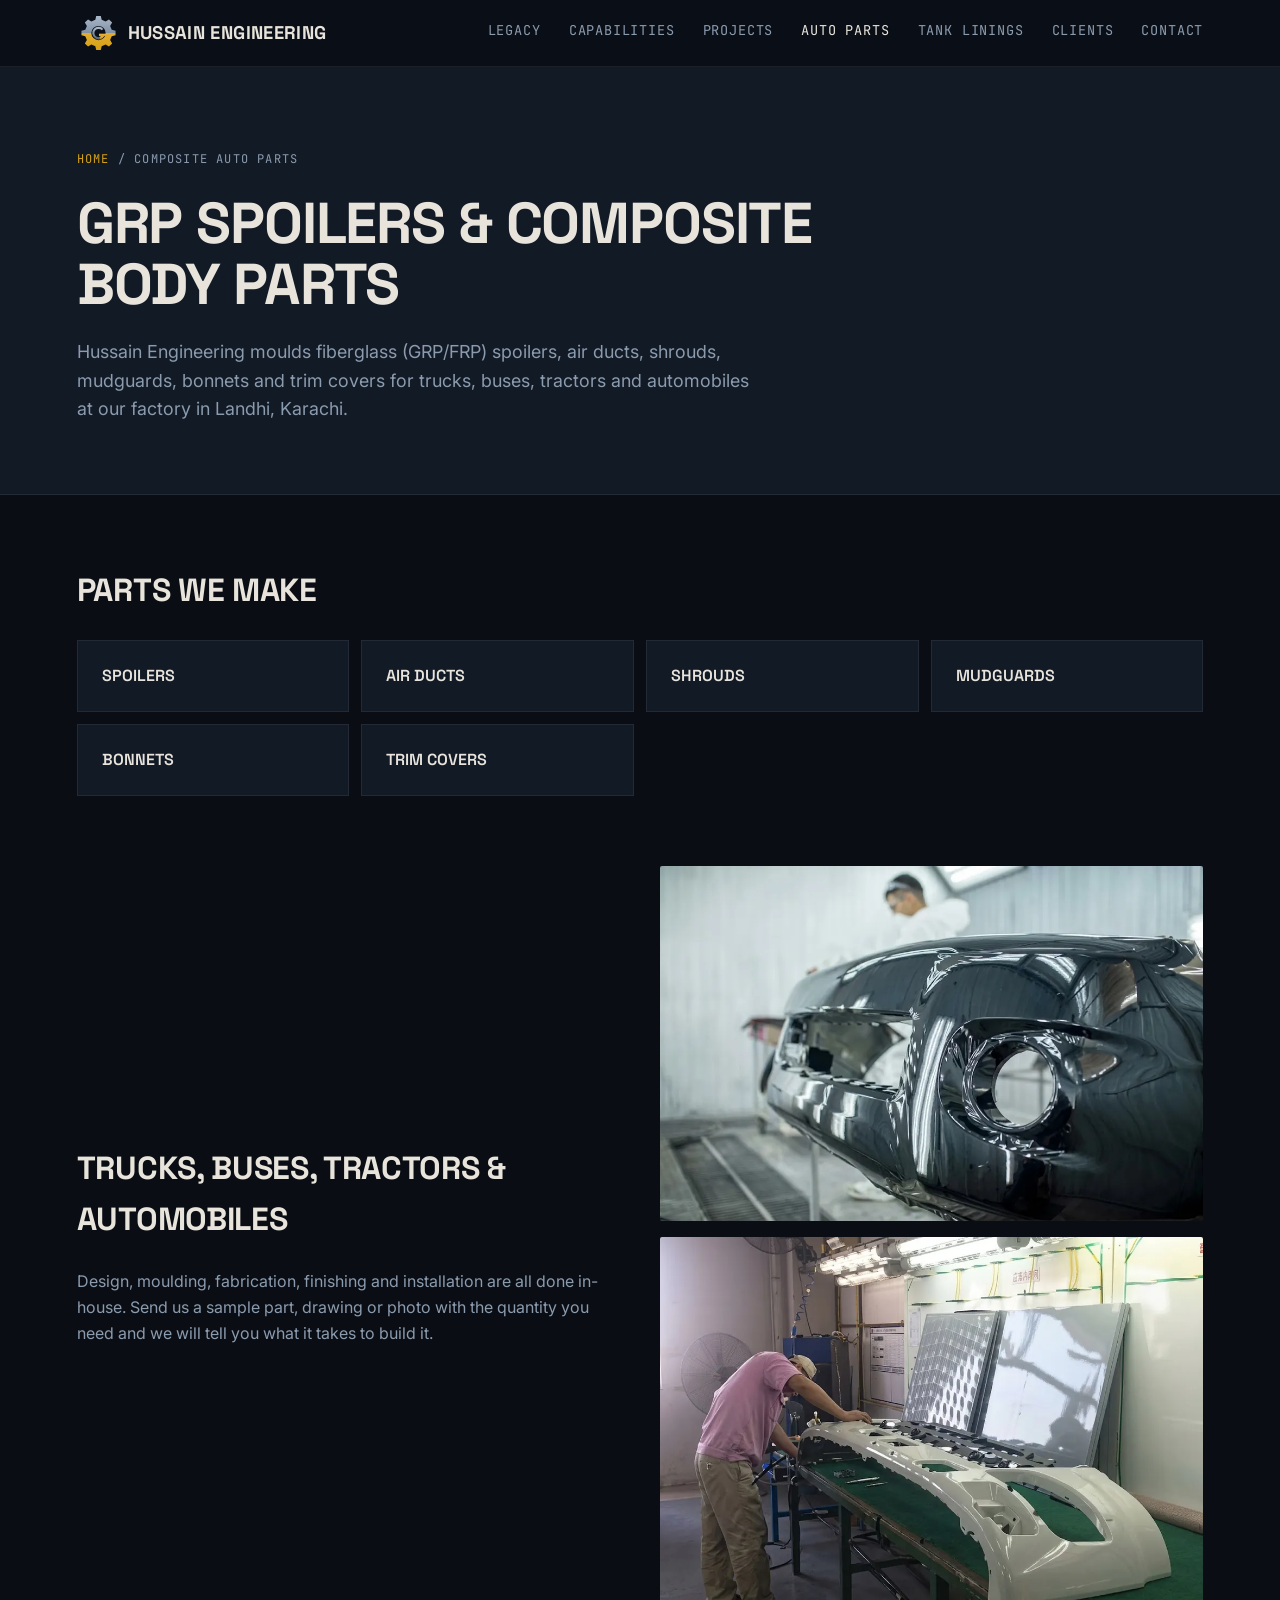
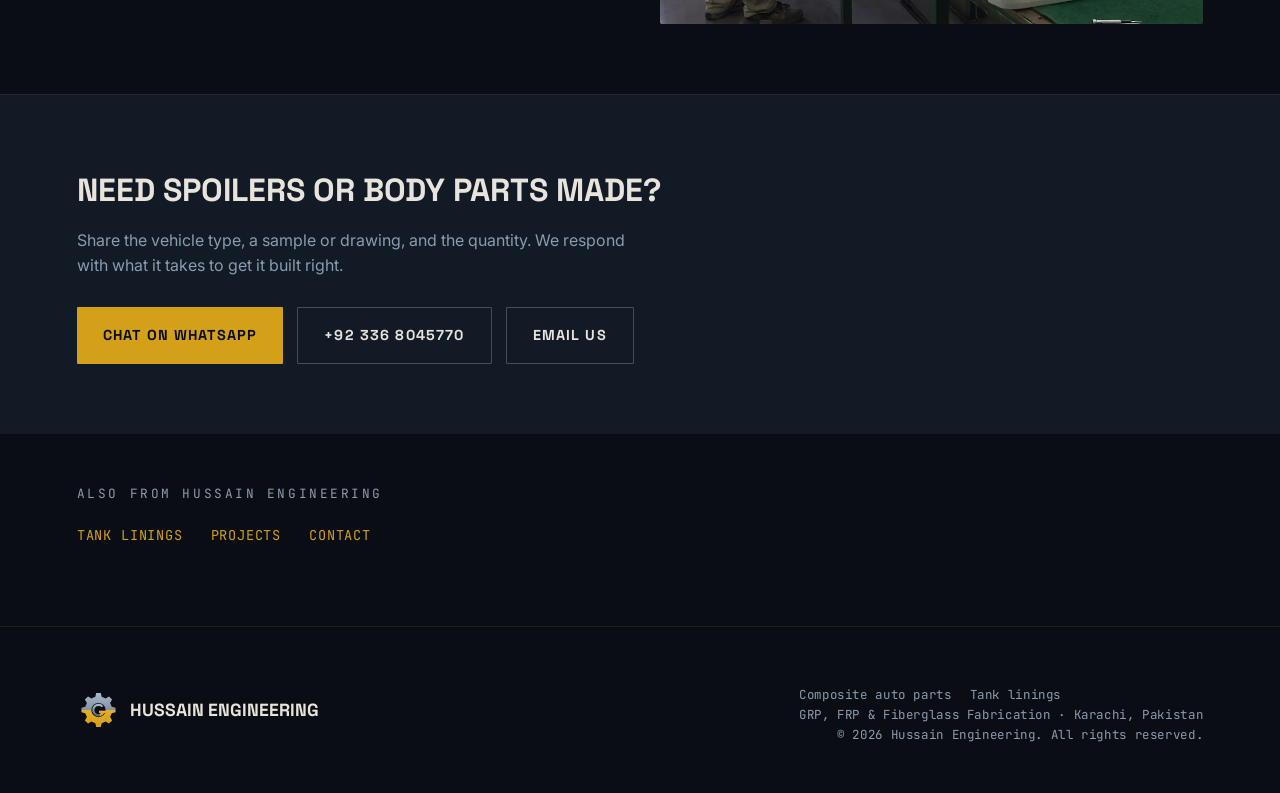
==== automotive-spoilers-body-parts.html @ 1462bd2e "SEO and performance fixes from the audit brief SEO: meta description, canonical, Open Graph/Twitter," ====
<!DOCTYPE html>
<html lang="en">
<head>
<meta charset="UTF-8">
<meta name="viewport" content="width=device-width, initial-scale=1.0">
<title>GRP Spoilers &amp; Composite Auto Parts Karachi | Hussain Engineering</title>
<meta name="description" content="Fiberglass (GRP/FRP) spoilers, air ducts, shrouds, mudguards, bonnets and trim covers for trucks, buses, tractors and automobiles. Made in Karachi by Hussain Engineering.">
<link rel="canonical" href="https://hussain-engineering.vercel.app/automotive-spoilers-body-parts">
<meta name="theme-color" content="#0a0e14">
<meta name="color-scheme" content="dark">
<meta property="og:type" content="website">
<meta property="og:site_name" content="Hussain Engineering">
<meta property="og:title" content="GRP Spoilers &amp; Composite Auto Parts Karachi | Hussain Engineering">
<meta property="og:description" content="Fiberglass (GRP/FRP) spoilers, air ducts, shrouds, mudguards, bonnets and trim covers for trucks, buses, tractors and automobiles. Made in Karachi by Hussain Engineering.">
<meta property="og:url" content="https://hussain-engineering.vercel.app/automotive-spoilers-body-parts">
<meta property="og:image" content="https://hussain-engineering.vercel.app/og-image.jpg">
<meta property="og:image:width" content="1200">
<meta property="og:image:height" content="630">
<meta property="og:locale" content="en_PK">
<meta name="twitter:card" content="summary_large_image">
<link rel="icon" href="/favicon.ico" sizes="48x48">
<link rel="icon" type="image/svg+xml" href="/logos/logo-mark.svg">
<link rel="apple-touch-icon" href="/apple-touch-icon.png">
<link rel="manifest" href="/site.webmanifest">
<link rel="preconnect" href="https://fonts.googleapis.com">
<link rel="preconnect" href="https://fonts.gstatic.com" crossorigin>
<link href="https://fonts.googleapis.com/css2?family=Space+Grotesk:wght@500;600;700&family=Inter:wght@400;500&family=JetBrains+Mono:wght@400&display=swap" rel="stylesheet">
<link rel="stylesheet" href="/subpage.css">
<script type="application/ld+json">
{
  "@context": "https://schema.org",
  "@type": "BreadcrumbList",
  "itemListElement": [
    {
      "@type": "ListItem",
      "position": 1,
      "name": "Home",
      "item": "https://hussain-engineering.vercel.app/"
    },
    {
      "@type": "ListItem",
      "position": 2,
      "name": "Composite auto parts",
      "item": "https://hussain-engineering.vercel.app/automotive-spoilers-body-parts"
    }
  ]
}
</script>
</head>
<body>
<a class="skip-link" href="#main">Skip to content</a>

<nav class="navbar scrolled" id="navbar">
  <a href="/" class="nav-logo"><img src="/logos/logo-mark.svg" alt="" class="logo-mark" width="43" height="38">HUSSAIN ENGINEERING</a>
  <button class="nav-toggle" id="navToggle" aria-label="Toggle menu" aria-expanded="false" aria-controls="navLinks"><span></span><span></span><span></span></button>
  <div class="nav-links" id="navLinks">
    <a href="/#about">Legacy</a>
    <a href="/#capabilities">Capabilities</a>
    <a href="/#projects">Projects</a>
    <a href="/automotive-spoilers-body-parts" class="current" aria-current="page">Auto Parts</a>
    <a href="/tank-linings">Tank Linings</a>
    <a href="/#clients">Clients</a>
    <a href="/#contact">Contact</a>
  </div>
</nav>

<main id="main">
  <header class="sub-hero">
    <div class="container">
      <div class="crumbs"><a href="/">Home</a> / Composite auto parts</div>
      <h1>GRP spoilers &amp; composite body parts</h1>
      <p class="lead">Hussain Engineering moulds fiberglass (GRP/FRP) spoilers, air ducts, shrouds, mudguards, bonnets and trim covers for trucks, buses, tractors and automobiles at our factory in Landhi, Karachi.</p>
    </div>
  </header>

  <section class="sub-section">
    <div class="container">
      <h2>Parts we make</h2>
      <ul class="parts">
        <li>Spoilers</li>
        <li>Air ducts</li>
        <li>Shrouds</li>
        <li>Mudguards</li>
        <li>Bonnets</li>
        <li>Trim covers</li>
      </ul>
    </div>
  </section>

  <section class="sub-section" style="padding-top:0">
    <div class="container sub-grid">
      <div>
        <h2>Trucks, buses, tractors &amp; automobiles</h2>
        <p>Design, moulding, fabrication, finishing and installation are all done in-house. Send us a sample part, drawing or photo with the quantity you need and we will tell you what it takes to build it.</p>
      </div>
      <div>
      <img class="sub-photo" src="/capabilities/composite-auto-parts.webp" alt="Composite automotive bumper panel being finished in a spray booth" width="1000" height="654" loading="lazy" decoding="async">
      <div style="height:16px"></div>
      <img class="sub-photo" src="/capabilities/custom-fabrication.webp" alt="Worker finishing a moulded composite panel on a fabrication bench" width="1000" height="712" loading="lazy" decoding="async">
      </div>
    </div>
  </section>

  <!-- OWNER TO CONFIRM before adding more here: vehicle makes/models, quantities, lead times, finishing and painting options, past automotive clients to name. -->

  <section class="cta">
    <div class="container">
      <h2>Need spoilers or body parts made?</h2>
      <p>Share the vehicle type, a sample or drawing, and the quantity. We respond with what it takes to get it built right.</p>
      <div class="cta-actions">
        <a class="btn" href="https://wa.me/923368045770?text=Hello%2C%20I%20would%20like%20a%20quote%20for%20GRP%20spoilers%20%2F%20auto%20parts." target="_blank" rel="noopener">Chat on WhatsApp</a>
        <a class="btn-outline" href="tel:+923368045770">+92 336 8045770</a>
        <a class="btn-outline" href="mailto:hussainengineering.sales@gmail.com">Email us</a>
      </div>
    </div>
  </section>

  <section class="related">
    <div class="container">
      <h2>Also from Hussain Engineering</h2>
      <a href="/tank-linings">Tank linings</a>
    <a href="/#projects">Projects</a>
    <a href="/#contact">Contact</a>
    </div>
  </section>
</main>

<footer>
  <div class="container">
    <div class="footer-grid">
      <div class="footer-logo"><img src="/logos/logo-mark.svg" alt="" class="logo-mark" width="43" height="38">HUSSAIN ENGINEERING</div>
      <div class="footer-meta">
        <div class="footer-links"><a href="/automotive-spoilers-body-parts">Composite auto parts</a><a href="/tank-linings">Tank linings</a></div>
        GRP, FRP &amp; Fiberglass Fabrication · Karachi, Pakistan<br>
        © 2026 Hussain Engineering. All rights reserved.
      </div>
    </div>
  </div>
</footer>

<script>
const navToggle = document.getElementById('navToggle');
const navLinks = document.getElementById('navLinks');
function setNav(open) {
  navToggle.classList.toggle('open', open);
  navLinks.classList.toggle('open', open);
  navToggle.setAttribute('aria-expanded', String(open));
}
navToggle.addEventListener('click', () => setNav(!navLinks.classList.contains('open')));
navLinks.querySelectorAll('a').forEach(a => a.addEventListener('click', () => setNav(false)));
document.addEventListener('keydown', e => { if (e.key === 'Escape') setNav(false); });
</script>
</body>
</html>
---- subpage.css ----
:root{
  --navy:#0a0e14;
  --panel:#121a26;
  --surface:#1c2838;
  --surface-2:#24344a;
  --amber:#d4a017;
  --amber-bright:#f5b942;
  --off-white:#e8e4dc;
  --steel:#5a6b7d;
  --steel-light:#8b9bae;
  --line: rgba(232,228,220,0.08);
  --display: 'Space Grotesk', sans-serif;
  --body: 'Inter', sans-serif;
  --mono: 'JetBrains Mono', monospace;
}

*{margin:0;padding:0;box-sizing:border-box;}
html{scroll-behavior:smooth;}
body{
  background:var(--navy);
  color:var(--off-white);
  font-family:var(--body);
  overflow-x:hidden;
  line-height:1.6;
}

::selection{background:var(--amber);color:var(--navy);}

a{color:inherit;text-decoration:none;}
img{display:block;max-width:100%;}

.container{
  max-width:1280px;
  margin:0 auto;
  padding:0 6vw;
}

@media(max-width:768px){
  .container{padding:0 24px;}
}

.skip-link{
  position:fixed;left:16px;top:-60px;z-index:2000;
  background:var(--amber);color:var(--navy);
  padding:10px 16px;font-family:var(--mono);font-size:0.8rem;
  letter-spacing:0.06em;text-transform:uppercase;
  transition:top 0.2s ease;
}
.skip-link:focus{top:16px;}

/* Reduced motion */
@media (prefers-reduced-motion: reduce){
  html{scroll-behavior:auto;}
  *,*::before,*::after{transition-duration:0.01ms !important;}
  .clients-block,.scroll-indicator .line-track::after{animation:none !important;}
  .scroll-indicator .line-track::after{display:none;}
  .reveal{opacity:1 !important;transform:none !important;}
  .hero h1 .line span{transform:none !important;}
  .clients-block{width:auto;flex-wrap:wrap;justify-content:center;row-gap:16px;}
  .clients-block [aria-hidden="true"]{display:none;}
}

/* ============ NAV ============ */
.navbar{
  position:fixed;
  top:0;left:0;right:0;
  z-index:1000;
  display:flex;
  align-items:center;
  justify-content:space-between;
  padding:24px 6vw;
  mix-blend-mode:normal;
  transition:background 0.4s ease, padding 0.4s ease, border-color 0.4s ease;
  border-bottom:1px solid transparent;
}
.navbar.scrolled{
  background:rgba(10,14,20,0.85);
  backdrop-filter:blur(12px);
  padding:14px 6vw;
  border-bottom:1px solid var(--line);
}
.nav-logo{
  white-space:nowrap;
  font-family:var(--display);
  font-weight:700;
  font-size:1.15rem;
  letter-spacing:0.02em;
  display:flex;
  align-items:baseline;
  gap:8px;
}
.logo-mark{height:38px;width:auto;display:block;}
.nav-logo{align-items:center;}
.nav-links{
  display:flex;
  gap:clamp(18px,2.2vw,36px);
  font-size:0.85rem;
  font-family:var(--mono);
  letter-spacing:0.06em;
  text-transform:uppercase;
}
.nav-links a{
  white-space:nowrap;
  position:relative;
  color:var(--steel-light);
  transition:color 0.3s ease;
  padding-bottom:4px;
}
.nav-links a::after{
  content:'';
  position:absolute;
  left:0;bottom:0;
  width:0;height:1px;
  background:var(--amber);
  transition:width 0.35s ease;
}
.nav-links a:hover{color:var(--off-white);}
.nav-links a:hover::after{width:100%;}
.nav-toggle{
  display:none;
  flex-direction:column;
  gap:5px;
  cursor:pointer;
  background:none;
  border:none;
  padding:8px;
  z-index:1001;
}
.nav-toggle span{
  display:block;
  width:24px;height:2px;
  background:var(--off-white);
  transition:all 0.3s ease;
}
@media(max-width:1180px){
  .nav-links{
    position:fixed;
    top:0;right:0;
    height:100vh;
    height:100dvh;
    width:min(320px,80vw);
    background:var(--panel);
    flex-direction:column;
    justify-content:center;
    align-items:flex-start;
    gap:28px;
    padding:0 48px;
    transform:translateX(100%);
    visibility:hidden;
    transition:transform 0.5s cubic-bezier(.77,0,.18,1), visibility 0s 0.5s;
    border-left:1px solid var(--line);
  }
  .nav-links.open{transform:translateX(0);visibility:visible;transition:transform 0.5s cubic-bezier(.77,0,.18,1), visibility 0s;}
  .nav-toggle{display:flex;}
  .nav-toggle.open span:nth-child(1){transform:translateY(7px) rotate(45deg);}
  .nav-toggle.open span:nth-child(2){opacity:0;}
  .nav-toggle.open span:nth-child(3){transform:translateY(-7px) rotate(-45deg);}
}

/* ============ FOOTER ============ */
footer{
  background:var(--navy);
  border-top:1px solid var(--line);
  padding:48px 0;
}
.footer-grid{
  display:flex;
  justify-content:space-between;
  align-items:center;
  flex-wrap:wrap;
  gap:24px;
}
.footer-logo{
  font-family:var(--display);
  font-weight:700;
  font-size:1.1rem;
  text-transform:uppercase;
  display:flex;
  align-items:center;
  gap:10px;
}
.footer-links{display:flex;gap:18px;flex-wrap:wrap;margin-top:10px;}
.footer-meta{
  font-family:var(--mono);
  font-size:0.78rem;
  color:var(--steel-light);
  letter-spacing:0.05em;
  text-align:right;
}
.footer-meta a{color:var(--steel-light);transition:color 0.3s ease;}
.footer-meta a:hover{color:var(--amber);}


/* ============ SUBPAGES ============ */
.nav-links a.current{color:var(--off-white);}
.sub-hero{padding:150px 0 70px;background:var(--panel);border-bottom:1px solid var(--line);}
.crumbs{font-family:var(--mono);font-size:0.75rem;letter-spacing:0.1em;text-transform:uppercase;color:var(--steel-light);margin-bottom:24px;}
.crumbs a{color:var(--amber);}
.sub-hero h1{font-family:var(--display);font-weight:700;font-size:clamp(2rem,5vw,3.6rem);line-height:1.05;text-transform:uppercase;letter-spacing:-0.02em;max-width:20ch;}
.sub-hero .lead{margin-top:24px;max-width:62ch;color:var(--steel-light);font-size:clamp(1rem,1.4vw,1.2rem);}
.sub-section{padding:70px 0;}
.sub-section h2{font-family:var(--display);font-weight:700;font-size:clamp(1.4rem,3vw,2rem);text-transform:uppercase;margin-bottom:24px;letter-spacing:-0.01em;}
.sub-section p{color:var(--steel-light);max-width:62ch;}
.parts{display:grid;grid-template-columns:repeat(auto-fit,minmax(220px,1fr));gap:12px;list-style:none;}
.parts li{border:1px solid var(--line);background:var(--panel);padding:22px 24px;font-family:var(--display);font-weight:600;text-transform:uppercase;font-size:1rem;}
.sub-grid{display:grid;grid-template-columns:1fr 1fr;gap:40px;align-items:center;}
.sub-grid img,.sub-photo{width:100%;height:auto;border-radius:2px;}
.cta{background:var(--panel);padding:70px 0;border-top:1px solid var(--line);}
.cta h2{font-family:var(--display);font-weight:700;font-size:clamp(1.4rem,3vw,2rem);text-transform:uppercase;}
.cta p{margin-top:12px;color:var(--steel-light);max-width:56ch;}
.cta-actions{display:flex;gap:14px;flex-wrap:wrap;margin-top:28px;}
.btn,.btn-outline{display:inline-flex;align-items:center;gap:10px;padding:16px 26px;font-family:var(--display);font-weight:700;font-size:0.9rem;text-transform:uppercase;letter-spacing:0.08em;border-radius:1px;transition:background 0.3s ease,border-color 0.3s ease,color 0.3s ease;}
.btn{background:var(--amber);color:var(--navy);}
.btn:hover,.btn:focus-visible{background:var(--amber-bright);}
.btn-outline{border:1px solid rgba(232,228,220,0.25);color:var(--off-white);}
.btn-outline:hover,.btn-outline:focus-visible{border-color:var(--amber);color:var(--amber);}
.related{padding:50px 0 70px;}
.related h2{font-family:var(--mono);font-size:0.8rem;letter-spacing:0.2em;text-transform:uppercase;color:var(--steel-light);margin-bottom:18px;font-weight:400;}
.related a{display:inline-block;margin-right:24px;margin-bottom:8px;color:var(--amber);border-bottom:1px solid transparent;font-family:var(--mono);font-size:0.85rem;letter-spacing:0.06em;text-transform:uppercase;}
.related a:hover,.related a:focus-visible{border-color:var(--amber);}
@media(max-width:800px){.sub-grid{grid-template-columns:1fr;}.sub-hero{padding-top:120px;}}
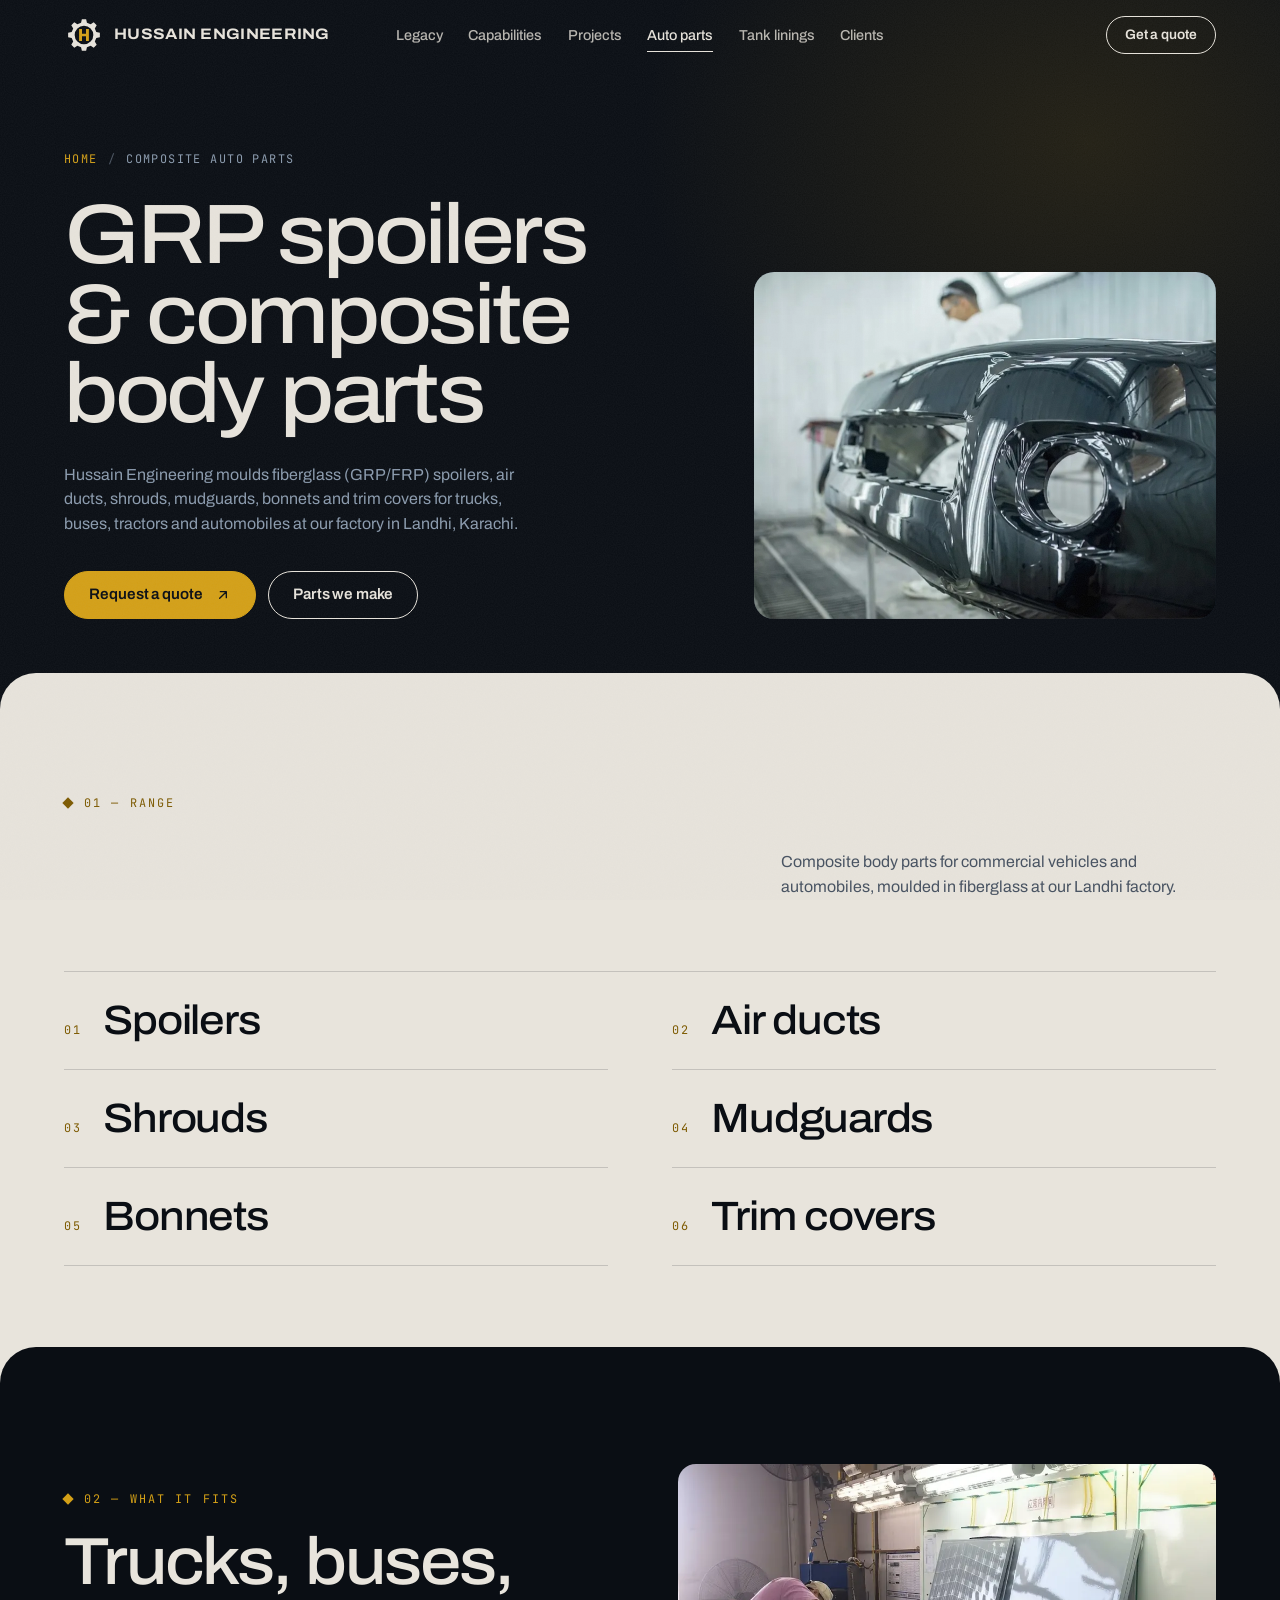
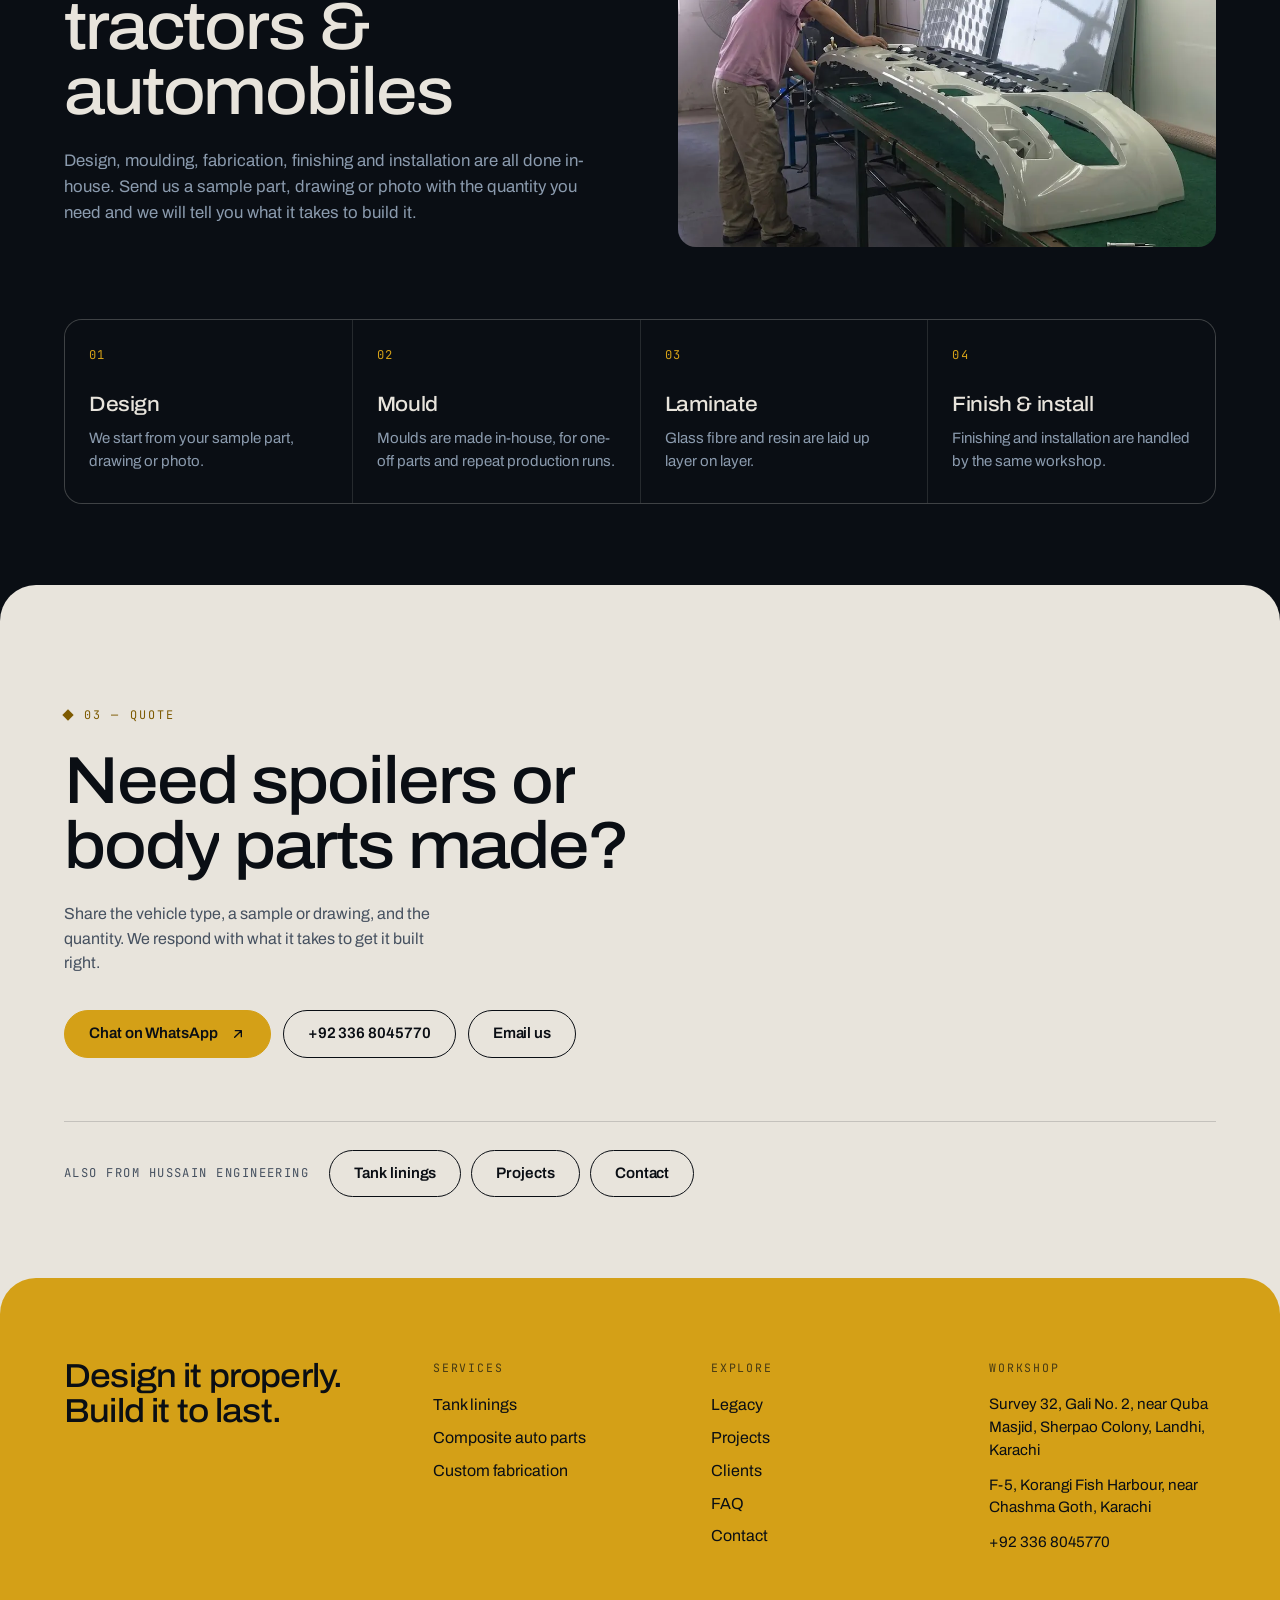
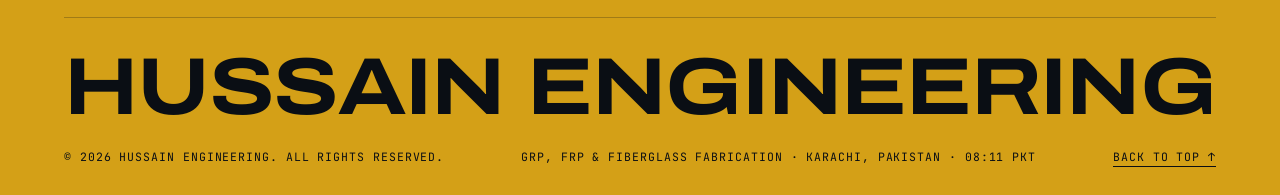
==== commit 19b5b346: "feat: immersive site revamp with scroll-driven build story and SEO pass Design - New editorial syste" ====
--- a/automotive-spoilers-body-parts.html
+++ b/automotive-spoilers-body-parts.html
@@ -3,45 +3,81 @@
 <head>
 <meta charset="UTF-8">
 <meta name="viewport" content="width=device-width, initial-scale=1.0">
+<script>(function(c){c.add('js');if(!matchMedia('(prefers-reduced-motion: reduce)').matches)c.add('motion')})(document.documentElement.classList)</script>
 <title>GRP Spoilers &amp; Composite Auto Parts Karachi | Hussain Engineering</title>
-<meta name="description" content="Fiberglass (GRP/FRP) spoilers, air ducts, shrouds, mudguards, bonnets and trim covers for trucks, buses, tractors and automobiles. Made in Karachi by Hussain Engineering.">
+<meta name="description" content="Fiberglass (GRP/FRP) spoilers, air ducts, shrouds, mudguards, bonnets and trim covers for trucks, buses, tractors and automobiles. Made in Karachi.">
+<meta name="robots" content="index, follow, max-image-preview:large, max-snippet:-1">
 <link rel="canonical" href="https://hussain-engineering.vercel.app/automotive-spoilers-body-parts">
 <meta name="theme-color" content="#0a0e14">
 <meta name="color-scheme" content="dark">
 <meta property="og:type" content="website">
 <meta property="og:site_name" content="Hussain Engineering">
 <meta property="og:title" content="GRP Spoilers &amp; Composite Auto Parts Karachi | Hussain Engineering">
-<meta property="og:description" content="Fiberglass (GRP/FRP) spoilers, air ducts, shrouds, mudguards, bonnets and trim covers for trucks, buses, tractors and automobiles. Made in Karachi by Hussain Engineering.">
+<meta property="og:description" content="Fiberglass (GRP/FRP) spoilers, air ducts, shrouds, mudguards, bonnets and trim covers for trucks, buses, tractors and automobiles. Made in Karachi.">
 <meta property="og:url" content="https://hussain-engineering.vercel.app/automotive-spoilers-body-parts">
 <meta property="og:image" content="https://hussain-engineering.vercel.app/og-image.jpg">
 <meta property="og:image:width" content="1200">
 <meta property="og:image:height" content="630">
+<meta property="og:image:alt" content="Hussain Engineering: GRP, FRP and fiberglass fabrication in Karachi">
 <meta property="og:locale" content="en_PK">
 <meta name="twitter:card" content="summary_large_image">
+<meta name="twitter:title" content="GRP Spoilers &amp; Composite Auto Parts Karachi | Hussain Engineering">
+<meta name="twitter:description" content="Fiberglass (GRP/FRP) spoilers, air ducts, shrouds, mudguards, bonnets and trim covers, made in Karachi.">
+<meta name="twitter:image" content="https://hussain-engineering.vercel.app/og-image.jpg">
 <link rel="icon" href="/favicon.ico" sizes="48x48">
 <link rel="icon" type="image/svg+xml" href="/logos/logo-mark.svg">
 <link rel="apple-touch-icon" href="/apple-touch-icon.png">
 <link rel="manifest" href="/site.webmanifest">
 <link rel="preconnect" href="https://fonts.googleapis.com">
 <link rel="preconnect" href="https://fonts.gstatic.com" crossorigin>
-<link href="https://fonts.googleapis.com/css2?family=Space+Grotesk:wght@500;600;700&family=Inter:wght@400;500&family=JetBrains+Mono:wght@400&display=swap" rel="stylesheet">
-<link rel="stylesheet" href="/subpage.css">
+<link href="https://fonts.googleapis.com/css2?family=Archivo:wdth,wght@62..125,100..900&family=JetBrains+Mono:wght@400&display=swap" rel="stylesheet">
+<link rel="stylesheet" href="/site.css">
+<link rel="preload" as="image" href="/capabilities/composite-auto-parts.webp" fetchpriority="high">
+<script defer src="/site.js" onerror="document.documentElement.classList.remove('motion')"></script>
 <script type="application/ld+json">
 {
   "@context": "https://schema.org",
-  "@type": "BreadcrumbList",
-  "itemListElement": [
+  "@graph": [
     {
-      "@type": "ListItem",
-      "position": 1,
-      "name": "Home",
-      "item": "https://hussain-engineering.vercel.app/"
+      "@type": "BreadcrumbList",
+      "itemListElement": [
+        {
+          "@type": "ListItem",
+          "position": 1,
+          "name": "Home",
+          "item": "https://hussain-engineering.vercel.app/"
+        },
+        {
+          "@type": "ListItem",
+          "position": 2,
+          "name": "Composite auto parts",
+          "item": "https://hussain-engineering.vercel.app/automotive-spoilers-body-parts"
+        }
+      ]
     },
     {
-      "@type": "ListItem",
-      "position": 2,
-      "name": "Composite auto parts",
-      "item": "https://hussain-engineering.vercel.app/automotive-spoilers-body-parts"
+      "@type": "Service",
+      "@id": "https://hussain-engineering.vercel.app/automotive-spoilers-body-parts#service",
+      "name": "GRP spoilers and composite body parts",
+      "serviceType": "Fiberglass (GRP/FRP) automotive body part manufacturing",
+      "description": "Fiberglass (GRP/FRP) spoilers, air ducts, shrouds, mudguards, bonnets and trim covers for trucks, buses, tractors and automobiles.",
+      "url": "https://hussain-engineering.vercel.app/automotive-spoilers-body-parts",
+      "image": "https://hussain-engineering.vercel.app/capabilities/composite-auto-parts.webp",
+      "areaServed": { "@type": "City", "name": "Karachi" },
+      "provider": {
+        "@type": "LocalBusiness",
+        "@id": "https://hussain-engineering.vercel.app/#business",
+        "name": "Hussain Engineering",
+        "url": "https://hussain-engineering.vercel.app/",
+        "telephone": "+92 336 8045770",
+        "image": "https://hussain-engineering.vercel.app/og-image.jpg",
+        "address": {
+          "@type": "PostalAddress",
+          "streetAddress": "Survey 32, Gali No. 2, near Quba Masjid, Sherpao Colony, Landhi",
+          "addressLocality": "Karachi",
+          "addressCountry": "PK"
+        }
+      }
     }
   ]
 }
@@ -50,32 +86,71 @@
 <body>
 <a class="skip-link" href="#main">Skip to content</a>
 
-<nav class="navbar scrolled" id="navbar">
-  <a href="/" class="nav-logo"><img src="/logos/logo-mark.svg" alt="" class="logo-mark" width="43" height="38">HUSSAIN ENGINEERING</a>
-  <button class="nav-toggle" id="navToggle" aria-label="Toggle menu" aria-expanded="false" aria-controls="navLinks"><span></span><span></span><span></span></button>
-  <div class="nav-links" id="navLinks">
+<header class="nav" id="navbar">
+  <a href="/" class="brand" aria-label="Hussain Engineering, home">
+    <svg viewBox="60 8 180 160" aria-hidden="true"><path class="gear" fill-rule="evenodd" d="M136.7,32.6 L140.4,16.6 L159.6,16.6 L163.3,32.6 L179.8,39.4 L193.7,30.8 L207.2,44.3 L198.6,58.2 L205.4,74.7 L221.4,78.4 L221.4,97.6 L205.4,101.3 L198.6,117.8 L207.2,131.7 L193.7,145.2 L179.8,136.6 L163.3,143.4 L159.6,159.4 L140.4,159.4 L136.7,143.4 L120.2,136.6 L106.3,145.2 L92.8,131.7 L101.4,117.8 L94.6,101.3 L78.6,97.6 L78.6,78.4 L94.6,74.7 L101.4,58.2 L92.8,44.3 L106.3,30.8 L120.2,39.4 Z M108,88 a42,42 0 1,0 84,0 a42,42 0 1,0 -84,0 Z"/><path class="gear-h" d="M128,61 H141 V82 H159 V61 H172 V115 H159 V94 H141 V115 H128 Z"/></svg>
+    <span>Hussain Engineering</span>
+  </a>
+  <nav class="nav-links" aria-label="Primary">
     <a href="/#about">Legacy</a>
     <a href="/#capabilities">Capabilities</a>
     <a href="/#projects">Projects</a>
-    <a href="/automotive-spoilers-body-parts" class="current" aria-current="page">Auto Parts</a>
-    <a href="/tank-linings">Tank Linings</a>
+    <a href="/automotive-spoilers-body-parts" aria-current="page">Auto parts</a>
+    <a href="/tank-linings">Tank linings</a>
     <a href="/#clients">Clients</a>
-    <a href="/#contact">Contact</a>
+  </nav>
+  <div class="nav-end">
+    <a class="btn ghost magnet" href="/#contact">Get a quote</a>
+    <button class="burger" type="button" aria-label="Open menu" aria-expanded="false" aria-controls="menu"><span></span><span></span></button>
   </div>
-</nav>
+</header>
+
+<div class="menu" id="menu">
+  <nav aria-label="Menu">
+    <ul>
+      <li><a href="/#about"><small>01</small>Legacy</a></li>
+      <li><a href="/#capabilities"><small>02</small>Capabilities</a></li>
+      <li><a href="/#projects"><small>03</small>Projects</a></li>
+      <li><a href="/automotive-spoilers-body-parts" aria-current="page"><small>04</small>Auto parts</a></li>
+      <li><a href="/tank-linings"><small>05</small>Tank linings</a></li>
+      <li><a href="/#clients"><small>06</small>Clients</a></li>
+      <li><a href="/#contact"><small>07</small>Contact</a></li>
+    </ul>
+  </nav>
+  <div class="menu-foot">
+    <a href="tel:+923368045770">+92 336 8045770</a>
+    <a href="mailto:hussainengineering.sales@gmail.com">hussainengineering.sales@gmail.com</a>
+    <span>Landhi &amp; Korangi, Karachi</span>
+  </div>
+</div>
 
 <main id="main">
-  <header class="sub-hero">
-    <div class="container">
-      <div class="crumbs"><a href="/">Home</a> / Composite auto parts</div>
-      <h1>GRP spoilers &amp; composite body parts</h1>
-      <p class="lead">Hussain Engineering moulds fiberglass (GRP/FRP) spoilers, air ducts, shrouds, mudguards, bonnets and trim covers for trucks, buses, tractors and automobiles at our factory in Landhi, Karachi.</p>
+  <header class="sub-hero t-dark" data-theme="dark">
+    <div class="wrap">
+      <div>
+        <nav aria-label="Breadcrumb"><ol class="crumbs"><li><a href="/">Home</a></li><li aria-current="page">Composite auto parts</li></ol></nav>
+        <h1>GRP spoilers &amp; composite body parts</h1>
+        <p class="lede">Hussain Engineering moulds fiberglass (GRP/FRP) spoilers, air ducts, shrouds, mudguards, bonnets and trim covers for trucks, buses, tractors and automobiles at our factory in Landhi, Karachi.</p>
+        <div class="actions">
+          <a class="btn magnet" href="https://wa.me/923368045770?text=Hello%2C%20I%20would%20like%20a%20quote%20for%20GRP%20spoilers%20%2F%20auto%20parts." target="_blank" rel="noopener">Request a quote <svg viewBox="0 0 24 24" fill="none" stroke="currentColor" stroke-width="2" stroke-linecap="round" stroke-linejoin="round" aria-hidden="true"><path d="M7 17 17 7M8 7h9v9"/></svg></a>
+          <a class="btn ghost" href="#parts-we-make">Parts we make</a>
+        </div>
+      </div>
+      <figure class="sub-figure">
+        <img src="/capabilities/composite-auto-parts.webp" alt="Composite automotive bumper panel being finished in a spray booth" width="1000" height="654" fetchpriority="high" decoding="async">
+      </figure>
     </div>
   </header>
 
-  <section class="sub-section">
-    <div class="container">
-      <h2>Parts we make</h2>
+  <section class="sec sheet t-light" id="parts-we-make" data-theme="light">
+    <div class="wrap">
+      <div class="sec-head">
+        <div>
+          <p class="eyebrow">01 — Range</p>
+          <h2 class="h-lg" data-split>Parts we make</h2>
+        </div>
+        <p class="lede rv">Composite body parts for commercial vehicles and automobiles, moulded in fiberglass at our Landhi factory.</p>
+      </div>
       <ul class="parts">
         <li>Spoilers</li>
         <li>Air ducts</li>
@@ -87,68 +162,90 @@
     </div>
   </section>
 
-  <section class="sub-section" style="padding-top:0">
-    <div class="container sub-grid">
-      <div>
-        <h2>Trucks, buses, tractors &amp; automobiles</h2>
-        <p>Design, moulding, fabrication, finishing and installation are all done in-house. Send us a sample part, drawing or photo with the quantity you need and we will tell you what it takes to build it.</p>
-      </div>
-      <div>
-      <img class="sub-photo" src="/capabilities/composite-auto-parts.webp" alt="Composite automotive bumper panel being finished in a spray booth" width="1000" height="654" loading="lazy" decoding="async">
-      <div style="height:16px"></div>
-      <img class="sub-photo" src="/capabilities/custom-fabrication.webp" alt="Worker finishing a moulded composite panel on a fabrication bench" width="1000" height="712" loading="lazy" decoding="async">
-      </div>
+  <section class="sec sheet t-dark" data-theme="dark">
+    <div class="wrap">
+      <div class="split">
+        <div>
+          <p class="eyebrow">02 — What it fits</p>
+          <h2 class="h-lg" data-split>Trucks, buses, tractors &amp; automobiles</h2>
+          <p class="rv">Design, moulding, fabrication, finishing and installation are all done in-house. Send us a sample part, drawing or photo with the quantity you need and we will tell you what it takes to build it.</p>
+        </div>
+        <div class="split-media rv" style="--i:1">
+          <img src="/capabilities/custom-fabrication.webp" alt="Worker finishing a moulded composite panel on a fabrication bench" width="1000" height="712" loading="lazy" decoding="async">
+        </div>
+      </div>
+
+      <h3 class="vh">How a composite part comes together</h3>
+      <ol class="steps rv">
+        <li><span class="mono">01</span><strong>Design</strong><span>We start from your sample part, drawing or photo.</span></li>
+        <li><span class="mono">02</span><strong>Mould</strong><span>Moulds are made in-house, for one-off parts and repeat production runs.</span></li>
+        <li><span class="mono">03</span><strong>Laminate</strong><span>Glass fibre and resin are laid up layer on layer.</span></li>
+        <li><span class="mono">04</span><strong>Finish &amp; install</strong><span>Finishing and installation are handled by the same workshop.</span></li>
+      </ol>
     </div>
   </section>
 
   <!-- OWNER TO CONFIRM before adding more here: vehicle makes/models, quantities, lead times, finishing and painting options, past automotive clients to name. -->
 
-  <section class="cta">
-    <div class="container">
-      <h2>Need spoilers or body parts made?</h2>
-      <p>Share the vehicle type, a sample or drawing, and the quantity. We respond with what it takes to get it built right.</p>
-      <div class="cta-actions">
-        <a class="btn" href="https://wa.me/923368045770?text=Hello%2C%20I%20would%20like%20a%20quote%20for%20GRP%20spoilers%20%2F%20auto%20parts." target="_blank" rel="noopener">Chat on WhatsApp</a>
-        <a class="btn-outline" href="tel:+923368045770">+92 336 8045770</a>
-        <a class="btn-outline" href="mailto:hussainengineering.sales@gmail.com">Email us</a>
-      </div>
-    </div>
-  </section>
-
-  <section class="related">
-    <div class="container">
-      <h2>Also from Hussain Engineering</h2>
-      <a href="/tank-linings">Tank linings</a>
-    <a href="/#projects">Projects</a>
-    <a href="/#contact">Contact</a>
+  <section class="sec sheet t-light cta-band" data-theme="light">
+    <div class="wrap">
+      <p class="eyebrow">03 — Quote</p>
+      <h2 class="h-lg" data-split style="margin-top:22px">Need spoilers or body parts made?</h2>
+      <p class="lede rv">Share the vehicle type, a sample or drawing, and the quantity. We respond with what it takes to get it built right.</p>
+      <div class="actions rv">
+        <a class="btn magnet" href="https://wa.me/923368045770?text=Hello%2C%20I%20would%20like%20a%20quote%20for%20GRP%20spoilers%20%2F%20auto%20parts." target="_blank" rel="noopener">Chat on WhatsApp <svg viewBox="0 0 24 24" fill="none" stroke="currentColor" stroke-width="2" stroke-linecap="round" stroke-linejoin="round" aria-hidden="true"><path d="M7 17 17 7M8 7h9v9"/></svg></a>
+        <a class="btn ghost" href="tel:+923368045770">+92 336 8045770</a>
+        <a class="btn ghost" href="mailto:hussainengineering.sales@gmail.com">Email us</a>
+      </div>
+      <nav class="related" aria-label="Related pages">
+        <span class="mono">Also from Hussain Engineering</span>
+        <a class="btn ghost" href="/tank-linings">Tank linings</a>
+        <a class="btn ghost" href="/#projects">Projects</a>
+        <a class="btn ghost" href="/#contact">Contact</a>
+      </nav>
     </div>
   </section>
 </main>
 
-<footer>
-  <div class="container">
-    <div class="footer-grid">
-      <div class="footer-logo"><img src="/logos/logo-mark.svg" alt="" class="logo-mark" width="43" height="38">HUSSAIN ENGINEERING</div>
-      <div class="footer-meta">
-        <div class="footer-links"><a href="/automotive-spoilers-body-parts">Composite auto parts</a><a href="/tank-linings">Tank linings</a></div>
-        GRP, FRP &amp; Fiberglass Fabrication · Karachi, Pakistan<br>
-        © 2026 Hussain Engineering. All rights reserved.
-      </div>
+<footer class="footer sheet t-amber" data-theme="amber">
+  <div class="wrap">
+    <div class="footer-top">
+      <div>
+        <p class="tagline">Design it properly. Build it to last.</p>
+      </div>
+      <div>
+        <h3>Services</h3>
+        <ul>
+          <li><a href="/tank-linings">Tank linings</a></li>
+          <li><a href="/automotive-spoilers-body-parts">Composite auto parts</a></li>
+          <li><a href="/#capabilities">Custom fabrication</a></li>
+        </ul>
+      </div>
+      <div>
+        <h3>Explore</h3>
+        <ul>
+          <li><a href="/#about">Legacy</a></li>
+          <li><a href="/#projects">Projects</a></li>
+          <li><a href="/#clients">Clients</a></li>
+          <li><a href="/#faq">FAQ</a></li>
+          <li><a href="/#contact">Contact</a></li>
+        </ul>
+      </div>
+      <div>
+        <h3>Workshop</h3>
+        <address>Survey 32, Gali No. 2, near Quba Masjid, Sherpao Colony, Landhi, Karachi</address>
+        <address>F-5, Korangi Fish Harbour, near Chashma Goth, Karachi</address>
+        <address><a href="tel:+923368045770">+92 336 8045770</a></address>
+      </div>
+    </div>
+    <svg class="wordmark" viewBox="0 0 1000 58" role="img" aria-label="Hussain Engineering"><text x="0" y="52" textLength="1000" lengthAdjust="spacingAndGlyphs" fill="currentColor" font-size="70" font-weight="700" style="font-stretch:125%;letter-spacing:-.02em">HUSSAIN ENGINEERING</text></svg>
+    <div class="footer-bar">
+      <span>© 2026 Hussain Engineering. All rights reserved.</span>
+      <span>GRP, FRP &amp; Fiberglass Fabrication · Karachi, Pakistan · <span data-clock>--:--</span> PKT</span>
+      <a href="#main">Back to top ↑</a>
     </div>
   </div>
 </footer>
 
-<script>
-const navToggle = document.getElementById('navToggle');
-const navLinks = document.getElementById('navLinks');
-function setNav(open) {
-  navToggle.classList.toggle('open', open);
-  navLinks.classList.toggle('open', open);
-  navToggle.setAttribute('aria-expanded', String(open));
-}
-navToggle.addEventListener('click', () => setNav(!navLinks.classList.contains('open')));
-navLinks.querySelectorAll('a').forEach(a => a.addEventListener('click', () => setNav(false)));
-document.addEventListener('keydown', e => { if (e.key === 'Escape') setNav(false); });
-</script>
 </body>
 </html>
--- a/site.css
+++ b/site.css
@@ -0,0 +1,524 @@
+/* Hussain Engineering — shared stylesheet (home + service pages) */
+:root{
+  --ink:#0a0e14;
+  --ink-2:#121a26;
+  --ink-3:#1c2838;
+  --paper:#e8e4dc;
+  --paper-2:#d9d4c8;
+  --amber:#d4a017;
+  --amber-bright:#f5b942;
+  --amber-ink:#7d5a00;
+  --steel:#8b9bae;
+  --display:'Archivo','Arial Narrow',Arial,sans-serif;
+  --mono:'JetBrains Mono',ui-monospace,Consolas,monospace;
+  --ease:cubic-bezier(.16,1,.3,1);
+  --gut:clamp(20px,5vw,72px);
+  --r:clamp(20px,3vw,36px);
+}
+
+*,*::before,*::after{box-sizing:border-box;margin:0;padding:0;}
+html{-webkit-text-size-adjust:100%;scroll-behavior:smooth;}
+body{
+  background:var(--ink);
+  color:var(--paper);
+  font-family:var(--display);
+  font-size:1rem;
+  line-height:1.55;
+  overflow-x:hidden;
+  overflow-x:clip;
+  -webkit-font-smoothing:antialiased;
+  text-rendering:optimizeLegibility;
+}
+body.menu-open{overflow:hidden;}
+::selection{background:var(--amber);color:var(--ink);}
+a{color:inherit;text-decoration:none;}
+img,svg,canvas{display:block;max-width:100%;}
+ul,ol{list-style:none;}
+button{font:inherit;color:inherit;background:none;border:0;cursor:pointer;}
+:focus-visible{outline:2px solid var(--amber-bright);outline-offset:3px;border-radius:2px;}
+[id]{scroll-margin-top:84px;}
+
+.vh{position:absolute;width:1px;height:1px;overflow:hidden;clip:rect(0 0 0 0);clip-path:inset(50%);white-space:nowrap;}
+.skip-link{
+  position:fixed;left:16px;top:-80px;z-index:400;
+  background:var(--amber);color:var(--ink);padding:10px 16px;
+  font-family:var(--mono);font-size:.8rem;letter-spacing:.06em;text-transform:uppercase;
+  transition:top .2s ease;
+}
+.skip-link:focus{top:16px;}
+
+/* film grain: gives the flat colour fields a laid-glass texture */
+body::after{
+  content:'';position:fixed;inset:0;z-index:300;pointer-events:none;opacity:.07;
+  background-image:url("data:image/svg+xml,%3Csvg xmlns='http://www.w3.org/2000/svg' width='160' height='160'%3E%3Cfilter id='n'%3E%3CfeTurbulence type='fractalNoise' baseFrequency='.9' numOctaves='2' stitchTiles='stitch'/%3E%3CfeColorMatrix values='0 0 0 0 .5 0 0 0 0 .5 0 0 0 0 .5 0 0 0 .9 0'/%3E%3C/filter%3E%3Crect width='100%25' height='100%25' filter='url(%23n)'/%3E%3C/svg%3E");
+}
+
+/* ============ THEMES ============ */
+.t-dark{--bg:var(--ink);--fg:var(--paper);--mut:#8b9bae;--line:rgba(232,228,220,.13);--acc:var(--amber);--card:var(--ink-2);}
+.t-light{--bg:var(--paper);--fg:var(--ink);--mut:#465160;--line:rgba(10,14,20,.16);--acc:var(--amber-ink);--card:var(--paper-2);}
+.t-amber{--bg:var(--amber);--fg:var(--ink);--mut:#2b2206;--line:rgba(10,14,20,.25);--acc:var(--ink);--card:var(--amber-bright);}
+.t-dark,.t-light,.t-amber{background:var(--bg);color:var(--fg);}
+
+.wrap{width:100%;max-width:1480px;margin:0 auto;padding:0 var(--gut);}
+.sec{position:relative;padding:clamp(88px,13vh,170px) 0;}
+.sheet{border-radius:var(--r) var(--r) 0 0;margin-top:calc(var(--r) * -1);position:relative;z-index:2;}
+
+/* ============ TYPE ============ */
+.eyebrow{
+  display:inline-flex;align-items:center;gap:12px;
+  font-family:var(--mono);font-size:.74rem;letter-spacing:.18em;text-transform:uppercase;color:var(--acc);
+}
+.eyebrow::before{content:'';width:8px;height:8px;background:currentColor;transform:rotate(45deg);}
+.h-lg{
+  font-weight:500;font-stretch:110%;
+  font-size:clamp(2.1rem,5.2vw,5rem);line-height:.98;letter-spacing:-.032em;
+  text-wrap:balance;
+}
+.h-md{font-weight:500;font-stretch:108%;font-size:clamp(1.5rem,2.6vw,2.4rem);line-height:1.08;letter-spacing:-.02em;text-wrap:balance;}
+.lede{color:var(--mut);font-size:clamp(1rem,1.25vw,1.15rem);max-width:44ch;}
+.mono{font-family:var(--mono);font-size:.76rem;letter-spacing:.12em;text-transform:uppercase;}
+.accent{color:var(--acc);}
+
+.sec-head{
+  display:grid;grid-template-columns:minmax(0,1.5fr) minmax(0,1fr);gap:clamp(24px,5vw,80px);
+  align-items:end;margin-bottom:clamp(48px,8vh,96px);
+}
+.sec-head .eyebrow{margin-bottom:22px;}
+@media(max-width:860px){.sec-head{grid-template-columns:1fr;align-items:start;}}
+
+/* ============ BUTTONS ============ */
+.btn{
+  display:inline-flex;align-items:center;gap:12px;
+  padding:15px 24px;border-radius:999px;border:1px solid var(--amber);
+  background:var(--amber);color:var(--ink);
+  font-weight:600;font-size:.95rem;letter-spacing:-.005em;line-height:1;white-space:nowrap;
+  transition:background .3s ease,border-color .3s ease,color .3s ease,transform .5s var(--ease);
+}
+.btn svg{width:16px;height:16px;flex:none;transition:transform .5s var(--ease);}
+.btn:hover{background:var(--amber-bright);border-color:var(--amber-bright);}
+.btn:hover svg{transform:translate(3px,-3px);}
+.btn.ghost{background:transparent;color:inherit;border-color:currentColor;}
+.btn.ghost:hover{background:var(--fg,var(--paper));color:var(--bg,var(--ink));border-color:var(--fg,var(--paper));}
+.btn.block{width:100%;justify-content:center;padding:18px 24px;}
+
+/* ============ NAV ============ */
+.nav{
+  position:fixed;inset:0 0 auto 0;z-index:200;
+  display:grid;grid-template-columns:1fr auto 1fr;align-items:center;gap:24px;
+  padding:16px var(--gut);color:var(--paper);
+  transition:transform .6s var(--ease),background .4s ease,color .4s ease,padding .4s ease;
+}
+.nav.is-solid{background:rgba(10,14,20,.74);-webkit-backdrop-filter:blur(14px);backdrop-filter:blur(14px);padding-top:10px;padding-bottom:10px;}
+.nav.is-hidden{transform:translateY(-105%);}
+.nav.on-light{color:var(--ink);}
+.nav.on-light.is-solid{background:rgba(232,228,220,.8);}
+.menu-open .nav{color:var(--paper);background:transparent;transform:none;-webkit-backdrop-filter:none;backdrop-filter:none;}
+.brand{display:inline-flex;align-items:center;gap:10px;font-weight:700;font-stretch:112%;font-size:.95rem;letter-spacing:.02em;text-transform:uppercase;white-space:nowrap;justify-self:start;}
+.brand svg{width:40px;height:36px;flex:none;}
+.brand .gear{transform-box:fill-box;transform-origin:center;fill:currentColor;}
+.brand .gear-h{fill:var(--amber);}
+.on-light .brand .gear-h{fill:var(--amber-ink);}
+.menu-open .brand .gear-h{fill:var(--amber);}
+.nav-links{display:flex;gap:clamp(16px,2vw,34px);font-size:.9rem;font-weight:500;}
+.nav-links a{position:relative;padding:6px 0;white-space:nowrap;opacity:.78;transition:opacity .3s ease;}
+.nav-links a::after{content:'';position:absolute;left:0;right:0;bottom:0;height:1px;background:currentColor;transform:scaleX(0);transform-origin:right;transition:transform .5s var(--ease);}
+.nav-links a:hover,.nav-links a[aria-current]{opacity:1;}
+.nav-links a:hover::after,.nav-links a[aria-current]::after{transform:scaleX(1);transform-origin:left;}
+.nav-end{display:flex;align-items:center;gap:14px;justify-self:end;}
+.nav .btn{padding:11px 18px;font-size:.86rem;}
+.burger{display:none;width:44px;height:44px;position:relative;border:1px solid currentColor;border-radius:50%;}
+.burger span{position:absolute;left:13px;right:13px;height:1.5px;background:currentColor;transition:transform .5s var(--ease),top .5s var(--ease);}
+.burger span:first-child{top:18px;}
+.burger span:last-child{top:25px;}
+.burger[aria-expanded="true"] span:first-child{top:21.5px;transform:rotate(45deg);}
+.burger[aria-expanded="true"] span:last-child{top:21.5px;transform:rotate(-45deg);}
+@media(max-width:1180px){
+  .nav{grid-template-columns:1fr auto;}
+  .nav-links{display:none;}
+  .burger{display:block;}
+}
+@media(max-width:560px){.nav .btn{display:none;}.brand span{font-size:.82rem;}}
+
+.menu{
+  position:fixed;inset:0;z-index:190;background:var(--ink);color:var(--paper);
+  display:flex;flex-direction:column;justify-content:space-between;gap:32px;
+  padding:110px var(--gut) 36px;overflow-y:auto;
+  visibility:hidden;clip-path:inset(0 0 100% 0);
+  transition:clip-path .8s var(--ease),visibility 0s .8s;
+}
+.menu.open{visibility:visible;clip-path:inset(0);transition:clip-path .8s var(--ease),visibility 0s;}
+.menu ul{display:flex;flex-direction:column;}
+.menu li{border-bottom:1px solid rgba(232,228,220,.13);}
+.menu li a{display:flex;align-items:baseline;gap:18px;padding:14px 0;font-size:clamp(1.8rem,7vw,3.2rem);font-weight:500;font-stretch:110%;letter-spacing:-.03em;line-height:1.1;}
+.menu li a small{font-family:var(--mono);font-size:.7rem;letter-spacing:.14em;color:var(--amber);}
+.menu-foot{display:flex;flex-wrap:wrap;gap:10px 28px;font-family:var(--mono);font-size:.78rem;letter-spacing:.06em;color:var(--steel);}
+.menu-foot a{color:var(--paper);}
+
+/* ============ STAGE (hero + pinned process story) ============ */
+.stage{position:relative;}
+.stage-pin{position:relative;overflow:hidden;}
+.stage-canvas{position:absolute;top:0;left:0;width:100%;height:100vh;height:100svh;}
+.stage-glow{
+  position:absolute;top:0;left:0;width:100%;height:100vh;height:100svh;pointer-events:none;
+  background:
+    radial-gradient(42vmax 34vmax at 62% 46%,rgba(212,160,23,.13),transparent 70%),
+    radial-gradient(60vmax 50vmax at 20% 100%,rgba(28,40,56,.9),transparent 70%);
+}
+.hero{
+  position:relative;z-index:2;min-height:100vh;min-height:100svh;
+  display:grid;grid-template-rows:auto 1fr auto;gap:24px;
+  padding:calc(78px + 3vh) var(--gut) clamp(24px,4.5vh,52px);
+}
+.hero-top{display:flex;justify-content:space-between;gap:16px;color:var(--mut);}
+.hero-top b{font-weight:400;color:var(--paper);}
+.hero h1{align-self:center;display:flex;flex-direction:column;gap:clamp(6px,1.2vh,16px);}
+.h1-kicker{font-family:var(--mono);font-size:clamp(.7rem,.95vw,.82rem);font-weight:400;letter-spacing:.2em;text-transform:uppercase;color:var(--amber);margin-bottom:clamp(8px,2vh,24px);}
+.h1-main{
+  display:block;font-weight:500;font-stretch:112%;
+  font-size:clamp(2.7rem,8.6vw,9rem);line-height:.92;letter-spacing:-.04em;
+}
+.ln{display:block;overflow:hidden;padding:.06em 0 .14em;margin:-.06em 0 -.14em;}
+.ln>span{display:inline-block;}
+.h1-main.b{text-align:right;margin-top:clamp(0px,9vh,120px);}
+.hero-bottom{display:flex;justify-content:space-between;align-items:flex-end;gap:32px;flex-wrap:wrap;}
+.hero-sub{max-width:46ch;color:var(--mut);font-size:clamp(.95rem,1.15vw,1.08rem);}
+.hero-facts{display:flex;flex-wrap:wrap;gap:6px 22px;margin-top:18px;color:var(--mut);}
+.hero-facts b{color:var(--paper);font-weight:400;}
+.hero-cta{display:flex;align-items:center;gap:22px;}
+.scroll-hint{display:inline-flex;align-items:center;gap:12px;color:var(--mut);}
+.scroll-hint i{width:1px;height:44px;background:var(--line);position:relative;overflow:hidden;}
+.scroll-hint i::after{content:'';position:absolute;inset:0 0 60% 0;background:var(--amber);animation:drip 2.2s ease-in-out infinite;}
+@keyframes drip{0%{transform:translateY(-100%);}60%,100%{transform:translateY(260%);}}
+
+/* hero entrance: CSS only, so the headline never depends on script */
+@media(prefers-reduced-motion:no-preference){
+  .ln>span{animation:rise 1.1s var(--ease) both;}
+  .h1-main.b .ln>span{animation-delay:.14s;}
+  .h1-kicker,.hero-top,.hero-bottom{animation:fade 1.1s ease both .45s;}
+}
+@keyframes rise{from{transform:translateY(112%);}to{transform:none;}}
+@keyframes fade{from{opacity:0;transform:translateY(14px);}to{opacity:1;transform:none;}}
+
+.beats{
+  position:relative;z-index:2;
+  display:grid;grid-template-columns:repeat(4,minmax(0,1fr));gap:28px;
+  padding:clamp(48px,8vh,96px) var(--gut) calc(clamp(64px,10vh,120px) + var(--r));
+  border-top:1px solid var(--line);background:var(--ink);
+}
+.beat-k{display:block;font-family:var(--mono);font-size:.74rem;letter-spacing:.18em;text-transform:uppercase;color:var(--amber);margin-bottom:16px;}
+.beat-t{font-weight:500;font-stretch:108%;font-size:clamp(1.4rem,2.2vw,2rem);line-height:1.08;letter-spacing:-.025em;}
+.beat-d{margin-top:14px;color:var(--mut);font-size:.98rem;max-width:36ch;}
+.stage-hud,.rail{display:none;}
+@media(max-width:900px){.beats{grid-template-columns:1fr 1fr;}}
+@media(max-width:520px){.beats{grid-template-columns:1fr;}}
+
+.motion .stage{height:540vh;}
+.motion .stage-pin{position:sticky;top:0;height:100vh;height:100svh;}
+.motion .hero{position:absolute;inset:0;min-height:0;transition:opacity .6s ease,transform .9s var(--ease),visibility 0s;}
+.motion .hero.off{opacity:0;transform:translateY(-5vh);visibility:hidden;transition:opacity .6s ease,transform .9s var(--ease),visibility 0s .6s;}
+.motion .beats{
+  position:absolute;inset:0;display:block;padding:0;border:0;background:none;pointer-events:none;
+}
+.motion .beat{
+  position:absolute;left:var(--gut);top:50%;width:min(580px,38vw);transform:translateY(-50%);
+  visibility:hidden;transition:visibility 0s .7s;
+}
+.motion .beat.on{visibility:visible;transition:visibility 0s;}
+.motion .beat-k,.motion .beat-d{opacity:0;transform:translateY(16px);transition:opacity .5s ease,transform .8s var(--ease);}
+.motion .beat-t{font-weight:400;font-size:clamp(2rem,4.3vw,4.5rem);line-height:.98;letter-spacing:-.035em;clip-path:inset(0 0 100% 0);transform:translateY(34px);transition:clip-path .8s var(--ease),transform .9s var(--ease);}
+.motion .beat-d{font-size:clamp(.98rem,1.2vw,1.12rem);margin-top:22px;}
+.motion .beat.on .beat-k,.motion .beat.on .beat-d{opacity:1;transform:none;transition-delay:.12s;}
+.motion .beat.on .beat-d{transition-delay:.24s;}
+.motion .beat.on .beat-t{clip-path:inset(-10% 0 -20% 0);transform:none;transition-delay:.08s;}
+.motion .stage-hud{
+  display:block;position:absolute;z-index:2;right:var(--gut);bottom:clamp(24px,4.5vh,52px);text-align:right;
+  opacity:0;transition:opacity .6s ease;
+}
+.motion .stage-hud.on{opacity:1;}
+.hud-num{font-weight:400;font-stretch:112%;font-size:clamp(2.6rem,5vw,4.6rem);line-height:1;letter-spacing:-.04em;color:var(--amber);font-variant-numeric:tabular-nums;}
+.hud-num sup{font-size:.4em;vertical-align:top;margin-left:2px;}
+.hud-label{display:block;margin-top:8px;color:var(--mut);}
+.motion .rail{
+  display:flex;position:absolute;z-index:2;left:var(--gut);bottom:clamp(24px,4.5vh,52px);gap:8px 26px;flex-wrap:wrap;
+  color:var(--mut);opacity:0;transition:opacity .6s ease;
+}
+.motion .rail.on{opacity:1;}
+.rail li{display:flex;align-items:center;gap:10px;transition:color .4s ease;}
+.rail li::before{content:'';width:28px;height:1px;background:currentColor;transform-origin:left;transform:scaleX(.35);transition:transform .6s var(--ease);}
+.rail li.on{color:var(--amber);}
+.rail li.on::before{transform:scaleX(1);}
+@media(max-width:820px){
+  .h1-main.b{text-align:left;margin-top:0;}
+  .hero h1{align-self:end;}
+  .hero-cta .scroll-hint{display:none;}
+  .hero-top span:first-child{display:none;}
+  .h1-kicker{letter-spacing:.12em;}
+  .motion .beat{top:auto;bottom:calc(clamp(24px,4.5vh,52px) + 92px);width:auto;right:var(--gut);transform:none;}
+  .motion .beat-t{font-size:clamp(1.9rem,8.4vw,3rem);}
+  .motion .rail{display:none;}
+  .motion .stage-hud{left:var(--gut);right:auto;text-align:left;}
+  .motion .stage{height:460vh;}
+}
+
+/* ============ REVEALS ============ */
+.motion .rv{opacity:0;transform:translateY(30px);transition:opacity .9s ease,transform 1.1s var(--ease);transition-delay:calc(var(--i,0) * 90ms);}
+.motion .rv.in{opacity:1;transform:none;}
+.w{display:inline-block;overflow:hidden;vertical-align:top;padding:.08em 0 .16em;margin:-.08em 0 -.16em;}
+.w>span{display:inline-block;}
+.motion .w>span{transform:translateY(115%);transition:transform 1s var(--ease);transition-delay:calc(var(--i,0) * 34ms);}
+.motion .in .w>span{transform:none;}
+
+/* ============ LEGACY ============ */
+.statement{
+  font-weight:400;font-stretch:106%;
+  font-size:clamp(1.7rem,4vw,4rem);line-height:1.06;letter-spacing:-.03em;
+  padding:clamp(36px,6vh,72px) 0;border-top:1px solid var(--line);border-bottom:1px solid var(--line);
+  max-width:24ch;max-width:min(100%,26em);
+}
+.statement .sw{transition:opacity .3s linear;}
+.motion .statement .sw{opacity:.16;}
+.legacy-grid{
+  display:grid;grid-template-columns:minmax(0,.7fr) minmax(0,1.3fr) minmax(0,1fr);gap:clamp(24px,4vw,64px);
+  padding-top:clamp(40px,7vh,80px);
+}
+.legacy-grid .mono{color:var(--mut);}
+.legacy-copy p{color:var(--mut);font-size:1.05rem;max-width:52ch;}
+.legacy-copy p+p{margin-top:18px;}
+.milestone{border:1px solid var(--line);border-radius:18px;padding:26px 26px 28px;background:var(--card);align-self:start;}
+.milestone .mono{color:var(--acc);display:block;margin-bottom:14px;}
+.milestone p{font-size:1.12rem;line-height:1.35;font-weight:500;letter-spacing:-.01em;}
+.milestone small{display:block;margin-top:12px;color:var(--mut);font-size:.92rem;font-weight:400;line-height:1.5;letter-spacing:0;}
+.stats{display:grid;grid-template-columns:repeat(3,minmax(0,1fr));margin-top:clamp(56px,9vh,110px);border-top:1px solid var(--line);}
+.stat{padding:28px 24px 0 0;}
+.stat+.stat{padding-left:24px;border-left:1px solid var(--line);}
+.stat-num{font-weight:400;font-stretch:112%;font-size:clamp(3.2rem,9vw,8.4rem);line-height:.9;letter-spacing:-.05em;font-variant-numeric:tabular-nums;}
+.stat-num sup{font-size:.36em;vertical-align:top;color:var(--acc);margin-left:.06em;letter-spacing:0;}
+.stat-label{margin-top:16px;color:var(--mut);max-width:28ch;line-height:1.6;}
+@media(max-width:980px){
+  .legacy-grid{grid-template-columns:1fr;}
+  .legacy-grid>.mono{display:none;}
+}
+@media(max-width:640px){
+  .stats{grid-template-columns:1fr;}
+  .stat,.stat+.stat{padding:24px 0;border-left:0;border-bottom:1px solid var(--line);}
+}
+
+/* ============ CAPABILITIES INDEX ============ */
+.index{border-top:1px solid var(--line);}
+.index li{border-bottom:1px solid var(--line);}
+.row{
+  display:grid;grid-template-columns:3.4rem minmax(0,1fr) minmax(220px,30%) 46px;gap:clamp(16px,3vw,48px);align-items:center;
+  padding:clamp(24px,4.4vh,46px) 0;position:relative;transition:opacity .4s ease;
+}
+.row-num{font-family:var(--mono);font-size:.76rem;letter-spacing:.14em;color:var(--acc);}
+.row h3{font-weight:500;font-stretch:110%;font-size:clamp(1.7rem,4.5vw,4.4rem);line-height:1;letter-spacing:-.035em;transition:transform .7s var(--ease);}
+.row-desc{color:var(--mut);font-size:.98rem;}
+.row-desc em{display:block;margin-top:12px;font-style:normal;font-family:var(--mono);font-size:.74rem;letter-spacing:.12em;text-transform:uppercase;color:var(--acc);}
+.row-arrow{width:46px;height:46px;border:1px solid var(--line);border-radius:50%;display:grid;place-items:center;transition:background .4s ease,border-color .4s ease,transform .7s var(--ease),color .4s ease;}
+.row-arrow svg{width:17px;height:17px;}
+.row-img{display:none;border-radius:14px;overflow:hidden;aspect-ratio:16/10;}
+.row-img img{width:100%;height:100%;object-fit:cover;}
+@media(hover:hover){
+  .index:hover .row{opacity:.34;}
+  .index .row:hover{opacity:1;}
+  .row:hover h3{transform:translateX(14px);}
+  .row:hover .row-arrow{background:var(--amber);border-color:var(--amber);color:var(--ink);transform:rotate(45deg);}
+}
+.cap-preview{
+  position:fixed;left:0;top:0;z-index:150;width:min(30vw,420px);aspect-ratio:4/3;border-radius:16px;overflow:hidden;
+  pointer-events:none;opacity:0;transform:translate3d(0,-50%,0) scale(.7);transform-origin:left center;
+  transition:opacity .35s ease;box-shadow:0 30px 80px rgba(0,0,0,.45);background:var(--ink-3);
+}
+.cap-preview.on{opacity:1;}
+.cap-preview img{position:absolute;inset:0;width:100%;height:100%;object-fit:cover;opacity:0;transform:scale(1.12);transition:opacity .45s ease,transform 1.2s var(--ease);}
+.cap-preview img.on{opacity:1;transform:none;}
+@media(hover:none),(max-width:900px){
+  .row{grid-template-columns:2.6rem minmax(0,1fr) 46px;align-items:start;}
+  .row-desc{grid-column:2 / -1;}
+  .row-img{display:block;grid-column:2 / -1;}
+  .row-arrow{grid-column:3;grid-row:1;}
+  .cap-preview{display:none;}
+}
+
+/* ============ PROJECTS (horizontal track) ============ */
+.hs-pin{padding:clamp(88px,13vh,170px) 0;}
+.hs-head{display:flex;justify-content:space-between;align-items:flex-end;gap:32px;flex-wrap:wrap;margin-bottom:clamp(32px,5vh,56px);}
+.hs-head .eyebrow{margin-bottom:20px;}
+.hs-meta{display:flex;align-items:center;gap:18px;color:var(--mut);}
+.hs-bar{width:clamp(90px,12vw,180px);height:1px;background:var(--line);position:relative;}
+.hs-bar i{position:absolute;inset:-1px 0;background:var(--acc);transform-origin:left;transform:scaleX(.16);}
+.hs-track{
+  display:flex;gap:clamp(18px,2vw,32px);padding:0 var(--gut);
+  overflow-x:auto;scroll-snap-type:x mandatory;scrollbar-width:none;-webkit-overflow-scrolling:touch;
+}
+.hs-track::-webkit-scrollbar{display:none;}
+.hs-track::after{content:'';flex:0 0 1px;}
+.pcard{flex:0 0 clamp(280px,31vw,470px);scroll-snap-align:center;display:flex;flex-direction:column;}
+.pcard-img{position:relative;border-radius:16px;overflow:hidden;aspect-ratio:4/3;background:var(--ink-3);}
+.pcard-img img{width:100%;height:100%;object-fit:cover;filter:grayscale(1) contrast(1.06);transform:scale(1.08);transition:filter .7s ease,transform 1.4s var(--ease);}
+.pcard-img::after{content:'';position:absolute;inset:0;background:linear-gradient(200deg,rgba(212,160,23,.22),rgba(10,14,20,.38));mix-blend-mode:multiply;transition:opacity .7s ease;}
+.pcard:hover .pcard-img img{filter:none;transform:none;}
+.pcard:hover .pcard-img::after{opacity:0;}
+.pcard-top{display:flex;justify-content:space-between;align-items:center;gap:12px;margin:18px 0 12px;}
+.pcard-top .mono{color:var(--acc);}
+.tags{display:flex;gap:6px;flex-wrap:wrap;justify-content:flex-end;}
+.tags span{font-family:var(--mono);font-size:.66rem;letter-spacing:.08em;text-transform:uppercase;padding:4px 10px;border:1px solid var(--line);border-radius:999px;color:var(--mut);}
+.pcard h3{font-weight:500;font-stretch:108%;font-size:clamp(1.2rem,1.7vw,1.6rem);line-height:1.12;letter-spacing:-.02em;}
+.pcard p{margin-top:10px;color:var(--mut);font-size:.95rem;}
+.pcard.end{justify-content:center;gap:22px;padding:0 clamp(8px,2vw,40px);flex-basis:clamp(280px,34vw,520px);}
+.pcard.end .big{font-weight:400;font-stretch:112%;font-size:clamp(4rem,9vw,8.5rem);line-height:.9;letter-spacing:-.05em;}
+.pcard.end .big sup{font-size:.36em;vertical-align:top;color:var(--acc);}
+.pcard.end .btn{align-self:flex-start;}
+.hs.is-pinned .hs-pin{position:sticky;top:0;height:100vh;height:100svh;padding:76px 0 0;display:flex;flex-direction:column;justify-content:center;overflow:hidden;}
+.hs.is-pinned .hs-track{overflow:visible;scroll-snap-type:none;will-change:transform;}
+.hs.is-pinned .pcard-img{aspect-ratio:auto;height:min(40vh,360px);}
+
+/* ============ CLIENTS ============ */
+.marquee{overflow:hidden;padding:6px 0;-webkit-mask-image:linear-gradient(90deg,transparent,#000 8%,#000 92%,transparent);mask-image:linear-gradient(90deg,transparent,#000 8%,#000 92%,transparent);}
+.marquee+.marquee{margin-top:14px;}
+.marquee-set{display:flex;flex-wrap:wrap;justify-content:center;gap:14px;padding:0 var(--gut);}
+.marquee-set.is-cloned{flex-wrap:nowrap;justify-content:flex-start;width:max-content;padding:0;animation:mq 44s linear infinite;}
+.marquee-set.is-cloned.rev{animation-direction:reverse;animation-duration:52s;}
+.marquee:hover .marquee-set{animation-play-state:paused;}
+@keyframes mq{to{transform:translateX(-50%);}}
+.logo{flex:none;display:grid;place-items:center;width:clamp(150px,15vw,210px);height:96px;border-radius:16px;background:#f4f1ea;padding:16px 24px;}
+.logo img{max-height:56px;width:auto;max-width:100%;object-fit:contain;filter:grayscale(1);opacity:.8;transition:filter .4s ease,opacity .4s ease;}
+.logo:hover img{filter:none;opacity:1;}
+.chips{display:flex;flex-wrap:wrap;gap:10px;margin-top:clamp(40px,7vh,72px);}
+.chips li{font-family:var(--mono);font-size:.74rem;letter-spacing:.1em;text-transform:uppercase;padding:10px 16px;border:1px solid var(--line);border-radius:999px;color:var(--mut);transition:color .3s ease,border-color .3s ease;}
+.chips li:hover{color:var(--acc);border-color:var(--acc);}
+
+/* ============ FAQ ============ */
+.faq-grid{display:grid;grid-template-columns:minmax(0,.8fr) minmax(0,1.2fr);gap:clamp(32px,6vw,110px);align-items:start;}
+.faq-grid>div:first-child{position:sticky;top:110px;}
+.faq-grid .eyebrow{margin-bottom:22px;}
+.faq-grid .lede{margin-top:22px;}
+.faq{border-top:1px solid var(--line);}
+.faq details{border-bottom:1px solid var(--line);}
+.faq summary{
+  display:flex;justify-content:space-between;align-items:center;gap:24px;cursor:pointer;list-style:none;
+  padding:24px 0;font-weight:500;font-stretch:106%;font-size:clamp(1.1rem,1.7vw,1.45rem);line-height:1.2;letter-spacing:-.015em;
+}
+.faq summary::-webkit-details-marker{display:none;}
+.faq summary::after{content:'';flex:none;width:14px;height:14px;background:linear-gradient(currentColor,currentColor) center/100% 1.5px no-repeat,linear-gradient(currentColor,currentColor) center/1.5px 100% no-repeat;transition:transform .5s var(--ease);}
+.faq details[open] summary::after{transform:rotate(135deg);}
+.faq details p{padding:0 0 26px;color:var(--mut);max-width:62ch;}
+.faq details a{color:var(--acc);text-decoration:underline;text-underline-offset:3px;}
+@media(max-width:860px){.faq-grid{grid-template-columns:1fr;}.faq-grid>div:first-child{position:static;}}
+
+/* ============ CONTACT ============ */
+.contact-grid{display:grid;grid-template-columns:minmax(0,1.1fr) minmax(0,.9fr);gap:clamp(40px,6vw,100px);align-items:start;}
+.contact-title{font-weight:500;font-stretch:112%;font-size:clamp(2.6rem,7.4vw,7.6rem);line-height:.92;letter-spacing:-.045em;margin:22px 0 28px;}
+.contact-list{margin-top:clamp(32px,5vh,56px);border-top:1px solid var(--line);}
+.contact-list>*{display:grid;grid-template-columns:minmax(120px,.5fr) minmax(0,1fr) 18px;gap:20px;align-items:center;padding:20px 0;border-bottom:1px solid var(--line);transition:color .3s ease,padding-left .5s var(--ease);}
+.contact-list .k{font-family:var(--mono);font-size:.72rem;letter-spacing:.14em;text-transform:uppercase;color:var(--mut);}
+.contact-list .v{font-size:1rem;overflow-wrap:anywhere;}
+.contact-list svg{width:16px;height:16px;color:var(--mut);transition:transform .5s var(--ease),color .3s ease;}
+.contact-list a:hover{color:var(--acc);padding-left:10px;}
+.contact-list a:hover svg{color:var(--acc);transform:translate(3px,-3px);}
+.form{background:var(--card);border:1px solid var(--line);border-radius:22px;padding:clamp(24px,3.2vw,44px);}
+.form h3{font-weight:600;font-stretch:108%;font-size:1.35rem;letter-spacing:-.015em;}
+.form-sub{color:var(--mut);font-size:.92rem;margin:8px 0 28px;}
+.form-row{display:grid;grid-template-columns:1fr 1fr;gap:18px;}
+.field{margin-bottom:20px;}
+.field label{display:block;font-family:var(--mono);font-size:.7rem;letter-spacing:.16em;text-transform:uppercase;color:var(--mut);margin-bottom:8px;}
+.field input,.field select,.field textarea{
+  width:100%;background:transparent;border:0;border-bottom:1px solid var(--line);color:var(--fg);
+  padding:12px 0;font:inherit;font-size:1rem;border-radius:0;transition:border-color .3s ease;
+}
+.field select{appearance:none;-webkit-appearance:none;background:url("data:image/svg+xml,%3Csvg xmlns='http://www.w3.org/2000/svg' viewBox='0 0 12 8' fill='none' stroke='%238b9bae' stroke-width='1.5'%3E%3Cpath d='M1 1.5l5 5 5-5'/%3E%3C/svg%3E") right 2px center/12px no-repeat;padding-right:24px;}
+.field select option{background:var(--ink-2);color:var(--paper);}
+.field textarea{resize:vertical;min-height:110px;}
+.field input::placeholder,.field textarea::placeholder{color:var(--mut);opacity:.65;}
+.field input:focus,.field select:focus,.field textarea:focus{outline:none;border-color:var(--amber);}
+.form .btn+.btn{margin-top:10px;}
+.form-note{margin-top:16px;font-size:.84rem;color:var(--mut);text-align:center;}
+.form-note a{color:var(--acc);text-decoration:underline;}
+@media(max-width:980px){.contact-grid{grid-template-columns:1fr;}}
+@media(max-width:520px){.form-row{grid-template-columns:1fr;gap:0;}.contact-list>*{grid-template-columns:1fr 18px;gap:6px 20px;}.contact-list .k{grid-column:1 / -1;}}
+
+/* ============ FOOTER ============ */
+.footer{padding:clamp(56px,9vh,110px) 0 28px;overflow:hidden;}
+.footer-top{display:grid;grid-template-columns:minmax(0,1.4fr) repeat(3,minmax(0,1fr));gap:clamp(24px,4vw,64px);padding-bottom:clamp(40px,7vh,80px);}
+.footer-top .tagline{font-weight:500;font-stretch:110%;font-size:clamp(1.5rem,2.6vw,2.4rem);line-height:1.05;letter-spacing:-.025em;max-width:14ch;}
+.footer-top h3{font-family:var(--mono);font-weight:400;font-size:.72rem;letter-spacing:.16em;text-transform:uppercase;margin-bottom:16px;opacity:.7;}
+.footer-top li+li{margin-top:8px;}
+.footer-top a{border-bottom:1px solid transparent;transition:border-color .3s ease;}
+.footer-top a:hover{border-color:currentColor;}
+.footer-top address{font-style:normal;font-size:.95rem;line-height:1.5;}
+.footer-top address+address{margin-top:12px;}
+.wordmark{display:block;width:100%;height:auto;overflow:visible;font-family:var(--display);}
+.footer-top{border-bottom:1px solid var(--line);margin-bottom:clamp(24px,4vh,44px);}
+.footer-bar{display:flex;justify-content:space-between;gap:12px 24px;flex-wrap:wrap;margin-top:clamp(20px,3vh,36px);font-family:var(--mono);font-size:.72rem;letter-spacing:.08em;text-transform:uppercase;}
+.footer-bar a{border-bottom:1px solid currentColor;}
+@media(max-width:900px){.footer-top{grid-template-columns:1fr 1fr;}.footer-top>div:first-child{grid-column:1 / -1;}}
+@media(max-width:480px){.footer-top{grid-template-columns:1fr;}}
+
+/* ============ CURSOR ============ */
+.cursor{
+  position:fixed;left:0;top:0;z-index:350;width:38px;height:38px;margin:-19px 0 0 -19px;border-radius:50%;
+  border:1px solid var(--amber);pointer-events:none;opacity:0;
+  display:grid;place-items:center;font-family:var(--mono);font-size:.62rem;letter-spacing:.1em;text-transform:uppercase;color:var(--ink);
+  transition:width .45s var(--ease),height .45s var(--ease),margin .45s var(--ease),background .3s ease,opacity .3s ease;
+}
+.cursor.live{opacity:1;}
+.cursor.is-hover{width:58px;height:58px;margin:-29px 0 0 -29px;background:rgba(212,160,23,.16);}
+.cursor.has-label{width:84px;height:84px;margin:-42px 0 0 -42px;background:var(--amber);}
+
+/* ============ SERVICE PAGES ============ */
+.sub-hero{padding:calc(96px + 6vh) 0 clamp(64px,10vh,120px);position:relative;overflow:hidden;}
+.sub-hero::before{content:'';position:absolute;inset:0;pointer-events:none;background:radial-gradient(50vmax 40vmax at 85% 20%,rgba(212,160,23,.12),transparent 70%);}
+.sub-hero .wrap{position:relative;display:grid;grid-template-columns:minmax(0,1.15fr) minmax(0,.85fr);gap:clamp(32px,5vw,80px);align-items:end;}
+.crumbs{font-family:var(--mono);font-size:.74rem;letter-spacing:.12em;text-transform:uppercase;color:var(--mut);margin-bottom:28px;}
+.crumbs a{color:var(--acc);}
+.crumbs li{display:inline;}
+.crumbs li+li::before{content:'/';margin:0 10px;opacity:.5;}
+.sub-hero h1{font-weight:500;font-stretch:112%;font-size:clamp(2.5rem,6.6vw,6.6rem);line-height:.94;letter-spacing:-.04em;text-wrap:balance;}
+.sub-hero .lede{margin-top:28px;max-width:54ch;}
+.sub-hero .actions{display:flex;flex-wrap:wrap;gap:12px;margin-top:34px;}
+.sub-figure{border-radius:20px;overflow:hidden;aspect-ratio:4/3;background:var(--ink-3);}
+.sub-figure img{width:100%;height:100%;object-fit:cover;}
+@media(prefers-reduced-motion:no-preference){
+  .sub-figure{animation:unveil 1.4s var(--ease) both .2s;}
+  .sub-figure img{animation:settle 1.8s var(--ease) both .2s;}
+  .sub-hero h1,.sub-hero .crumbs,.sub-hero .lede,.sub-hero .actions{animation:fade 1s var(--ease) both;}
+  .sub-hero .lede{animation-delay:.15s;}
+  .sub-hero .actions{animation-delay:.28s;}
+}
+@keyframes unveil{from{clip-path:inset(100% 0 0 0);}to{clip-path:inset(0);}}
+@keyframes settle{from{transform:scale(1.25);}to{transform:none;}}
+.parts{display:grid;grid-template-columns:repeat(2,minmax(0,1fr));column-gap:clamp(24px,5vw,80px);border-top:1px solid var(--line);counter-reset:part;}
+.parts li{
+  counter-increment:part;display:flex;align-items:baseline;gap:22px;padding:clamp(18px,3vh,30px) 0;border-bottom:1px solid var(--line);
+  font-weight:500;font-stretch:110%;font-size:clamp(1.5rem,3.2vw,3rem);line-height:1.05;letter-spacing:-.03em;
+  transition:padding-left .6s var(--ease),color .3s ease;
+}
+.parts li::before{content:counter(part,decimal-leading-zero);font-family:var(--mono);font-size:.74rem;font-weight:400;letter-spacing:.14em;color:var(--acc);}
+.parts li:hover{padding-left:14px;color:var(--acc);}
+.split{display:grid;grid-template-columns:minmax(0,1fr) minmax(0,1fr);gap:clamp(32px,6vw,100px);align-items:center;}
+.split .eyebrow{margin-bottom:22px;}
+.split p:not(.eyebrow){color:var(--mut);font-size:1.05rem;max-width:52ch;margin-top:22px;}
+.split-media{display:grid;gap:16px;}
+.split-media img{width:100%;height:auto;border-radius:18px;}
+.steps{display:grid;grid-template-columns:repeat(4,minmax(0,1fr));gap:1px;background:var(--line);border:1px solid var(--line);border-radius:18px;overflow:hidden;margin-top:clamp(48px,8vh,90px);}
+.steps li{background:var(--bg);padding:26px 24px 30px;}
+.steps .mono{color:var(--acc);display:block;margin-bottom:28px;}
+.steps strong{display:block;font-weight:500;font-stretch:108%;font-size:1.3rem;letter-spacing:-.02em;line-height:1.15;}
+.steps span:last-child{display:block;margin-top:10px;color:var(--mut);font-size:.94rem;}
+.cta-band{text-align:left;}
+.cta-band h2{max-width:14ch;}
+.cta-band .lede{margin-top:22px;}
+.cta-band .actions{display:flex;flex-wrap:wrap;gap:12px;margin-top:34px;}
+.related{display:flex;flex-wrap:wrap;gap:10px;margin-top:clamp(40px,7vh,72px);padding-top:28px;border-top:1px solid var(--line);align-items:center;}
+.related .mono{color:var(--mut);margin-right:10px;}
+@media(max-width:900px){
+  .sub-hero .wrap,.split{grid-template-columns:1fr;}
+  .steps{grid-template-columns:1fr 1fr;}
+}
+@media(max-width:560px){.parts{grid-template-columns:1fr;}.steps{grid-template-columns:1fr;}}
+
+/* ============ REDUCED MOTION ============ */
+@media(prefers-reduced-motion:reduce){
+  html{scroll-behavior:auto;}
+  *,*::before,*::after{animation:none !important;transition-duration:.01ms !important;}
+}
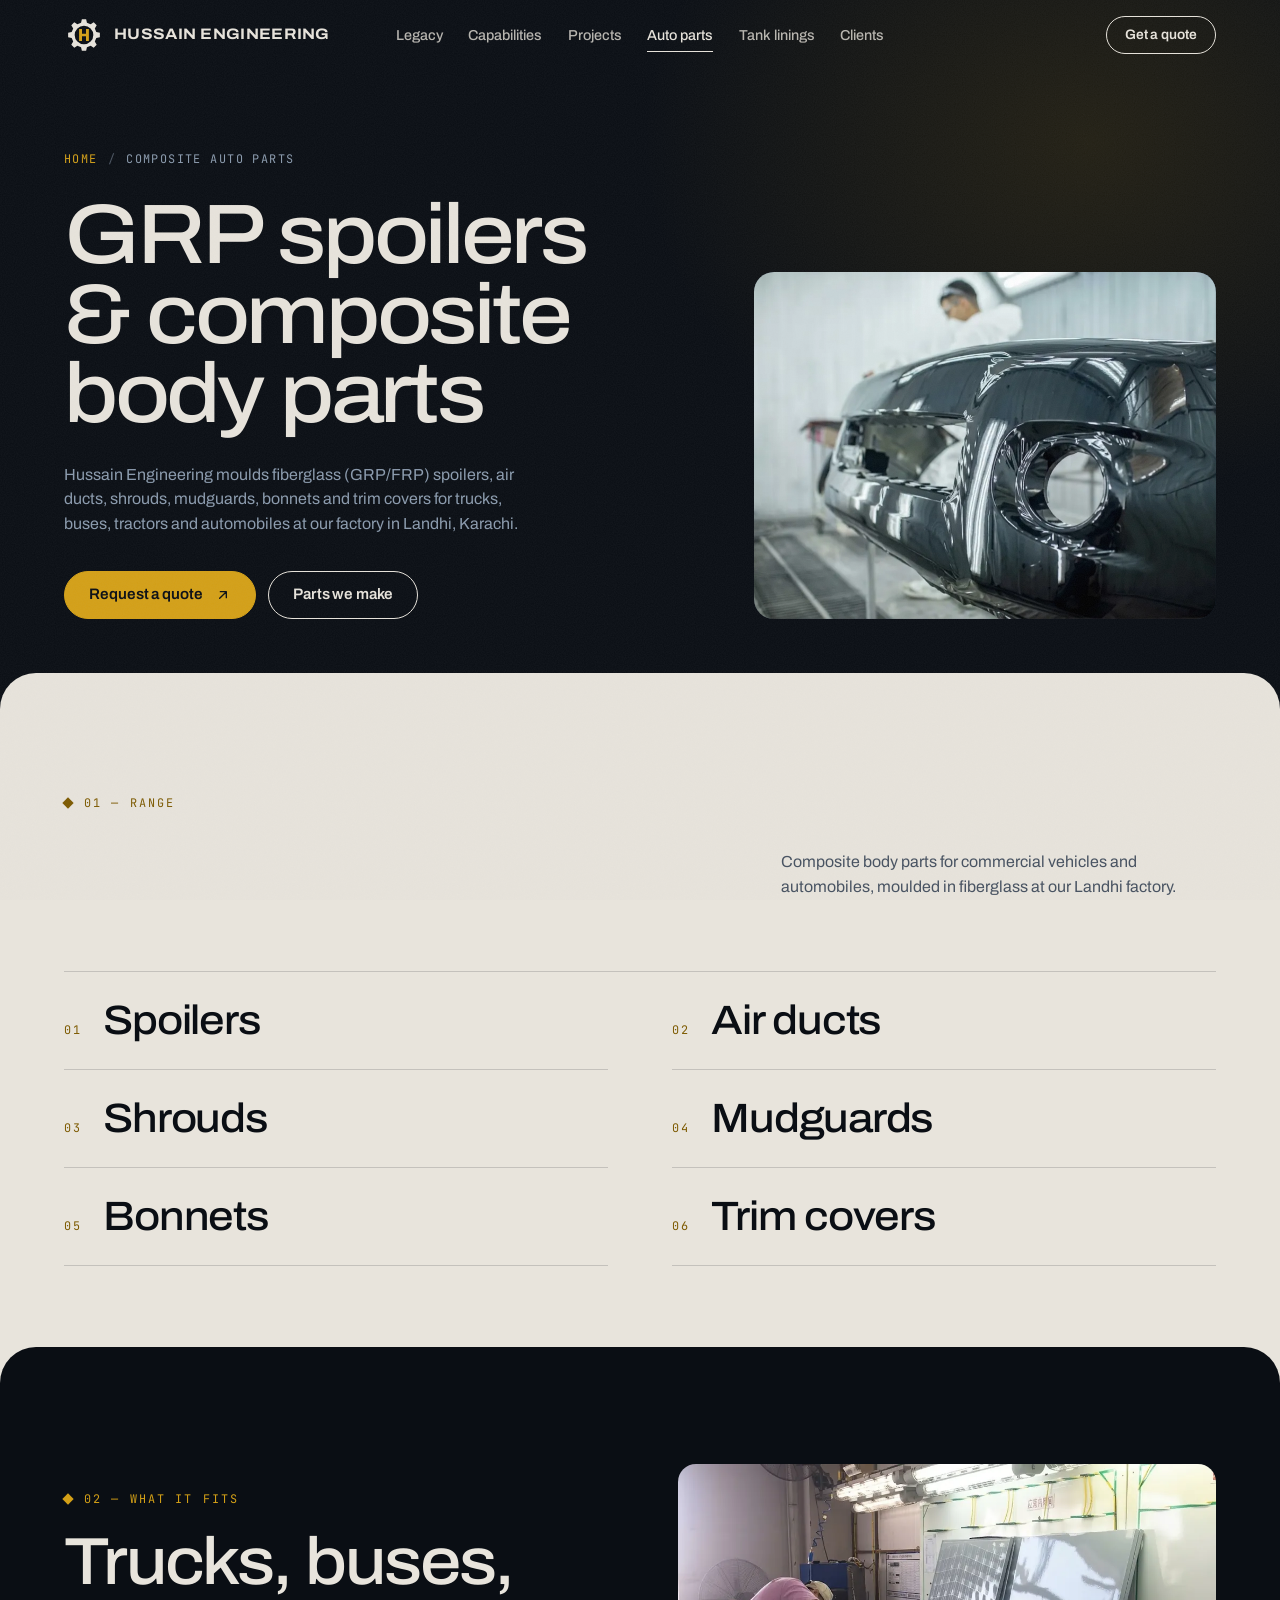
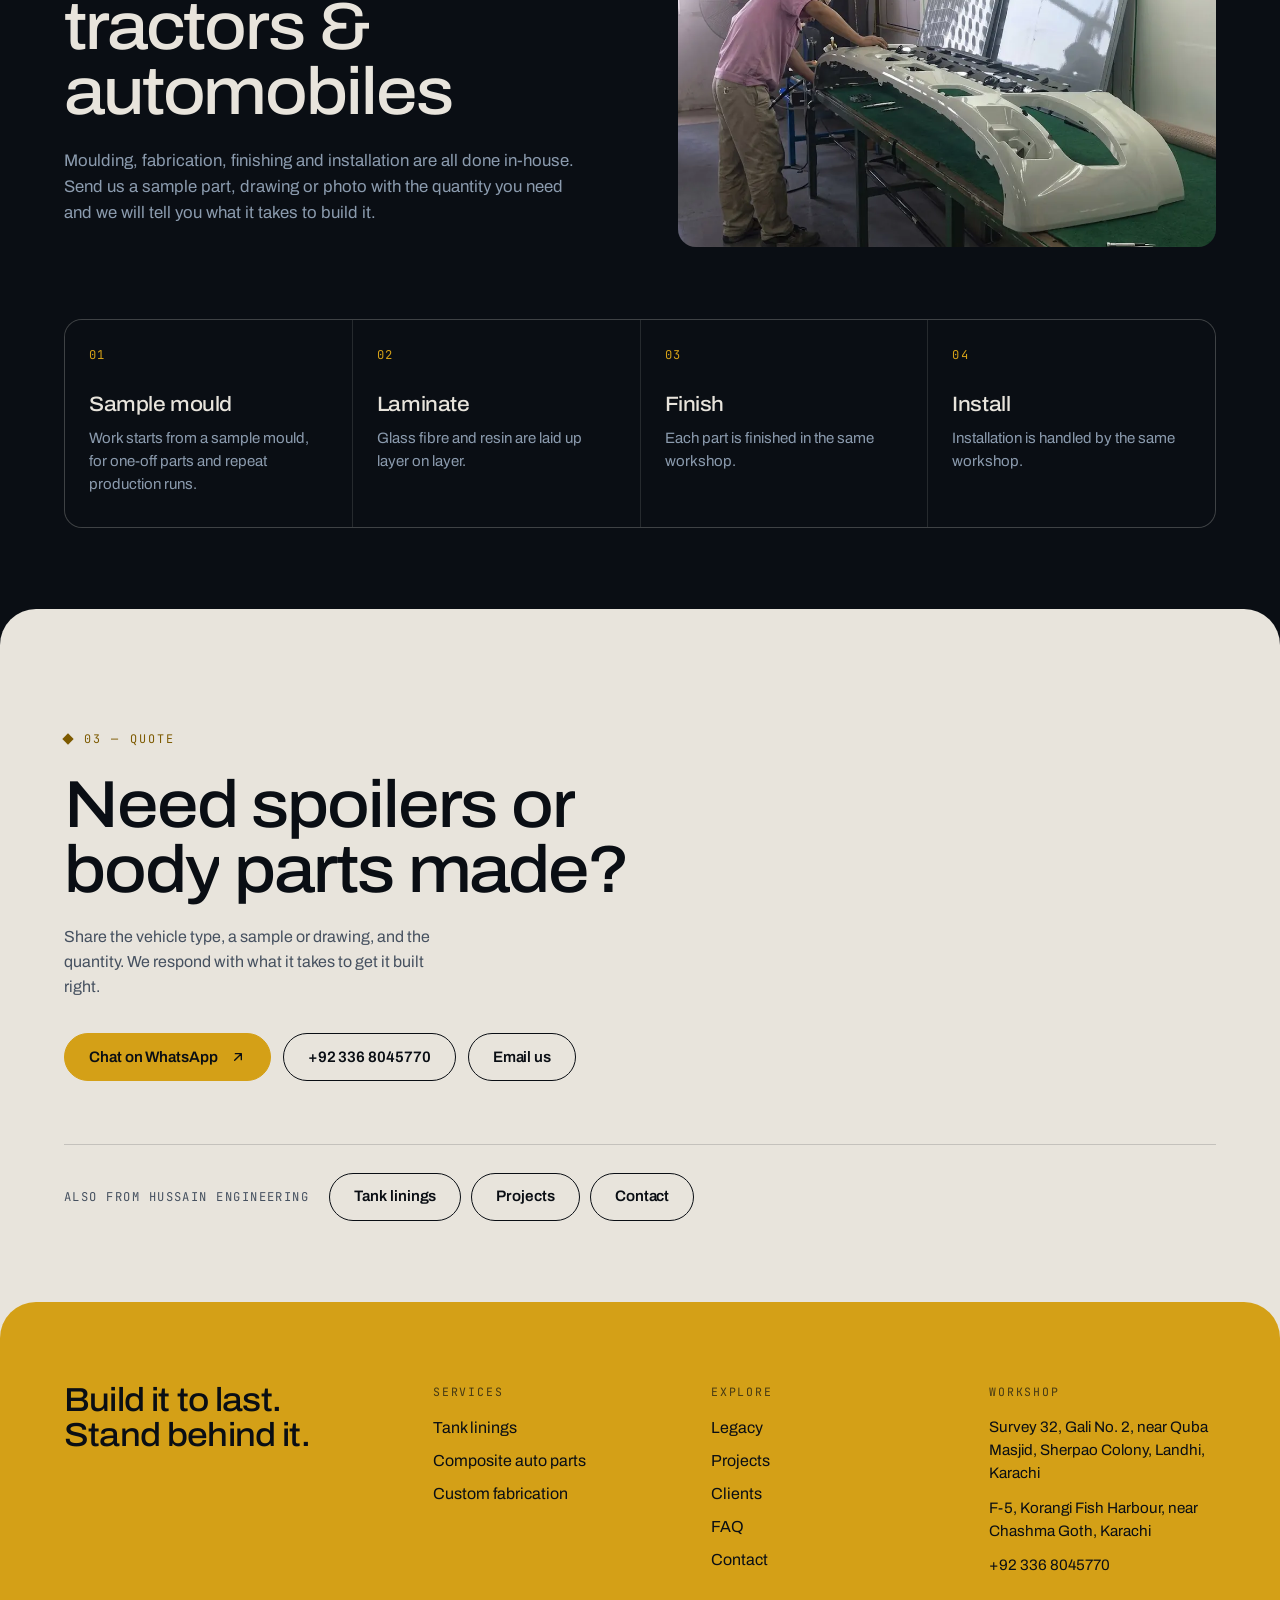
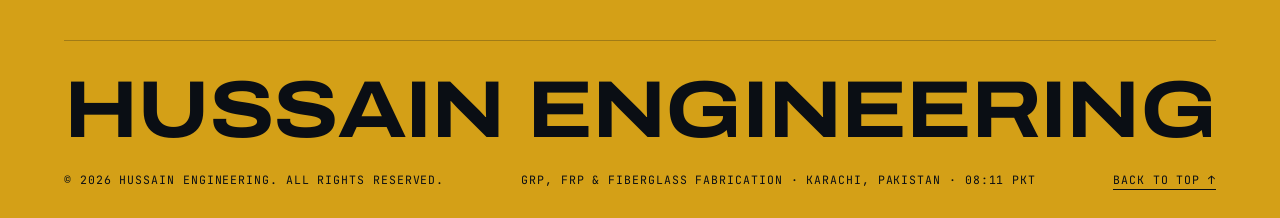
==== commit 7ed2d503: "fix(process): start the build story from sample moulds, drop the design step The workshop does not d" ====
--- a/automotive-spoilers-body-parts.html
+++ b/automotive-spoilers-body-parts.html
@@ -168,7 +168,7 @@
         <div>
           <p class="eyebrow">02 — What it fits</p>
           <h2 class="h-lg" data-split>Trucks, buses, tractors &amp; automobiles</h2>
-          <p class="rv">Design, moulding, fabrication, finishing and installation are all done in-house. Send us a sample part, drawing or photo with the quantity you need and we will tell you what it takes to build it.</p>
+          <p class="rv">Moulding, fabrication, finishing and installation are all done in-house. Send us a sample part, drawing or photo with the quantity you need and we will tell you what it takes to build it.</p>
         </div>
         <div class="split-media rv" style="--i:1">
           <img src="/capabilities/custom-fabrication.webp" alt="Worker finishing a moulded composite panel on a fabrication bench" width="1000" height="712" loading="lazy" decoding="async">
@@ -177,10 +177,10 @@
 
       <h3 class="vh">How a composite part comes together</h3>
       <ol class="steps rv">
-        <li><span class="mono">01</span><strong>Design</strong><span>We start from your sample part, drawing or photo.</span></li>
-        <li><span class="mono">02</span><strong>Mould</strong><span>Moulds are made in-house, for one-off parts and repeat production runs.</span></li>
-        <li><span class="mono">03</span><strong>Laminate</strong><span>Glass fibre and resin are laid up layer on layer.</span></li>
-        <li><span class="mono">04</span><strong>Finish &amp; install</strong><span>Finishing and installation are handled by the same workshop.</span></li>
+        <li><span class="mono">01</span><strong>Sample mould</strong><span>Work starts from a sample mould, for one-off parts and repeat production runs.</span></li>
+        <li><span class="mono">02</span><strong>Laminate</strong><span>Glass fibre and resin are laid up layer on layer.</span></li>
+        <li><span class="mono">03</span><strong>Finish</strong><span>Each part is finished in the same workshop.</span></li>
+        <li><span class="mono">04</span><strong>Install</strong><span>Installation is handled by the same workshop.</span></li>
       </ol>
     </div>
   </section>
@@ -211,7 +211,7 @@
   <div class="wrap">
     <div class="footer-top">
       <div>
-        <p class="tagline">Design it properly. Build it to last.</p>
+        <p class="tagline">Build it to last. Stand behind it.</p>
       </div>
       <div>
         <h3>Services</h3>
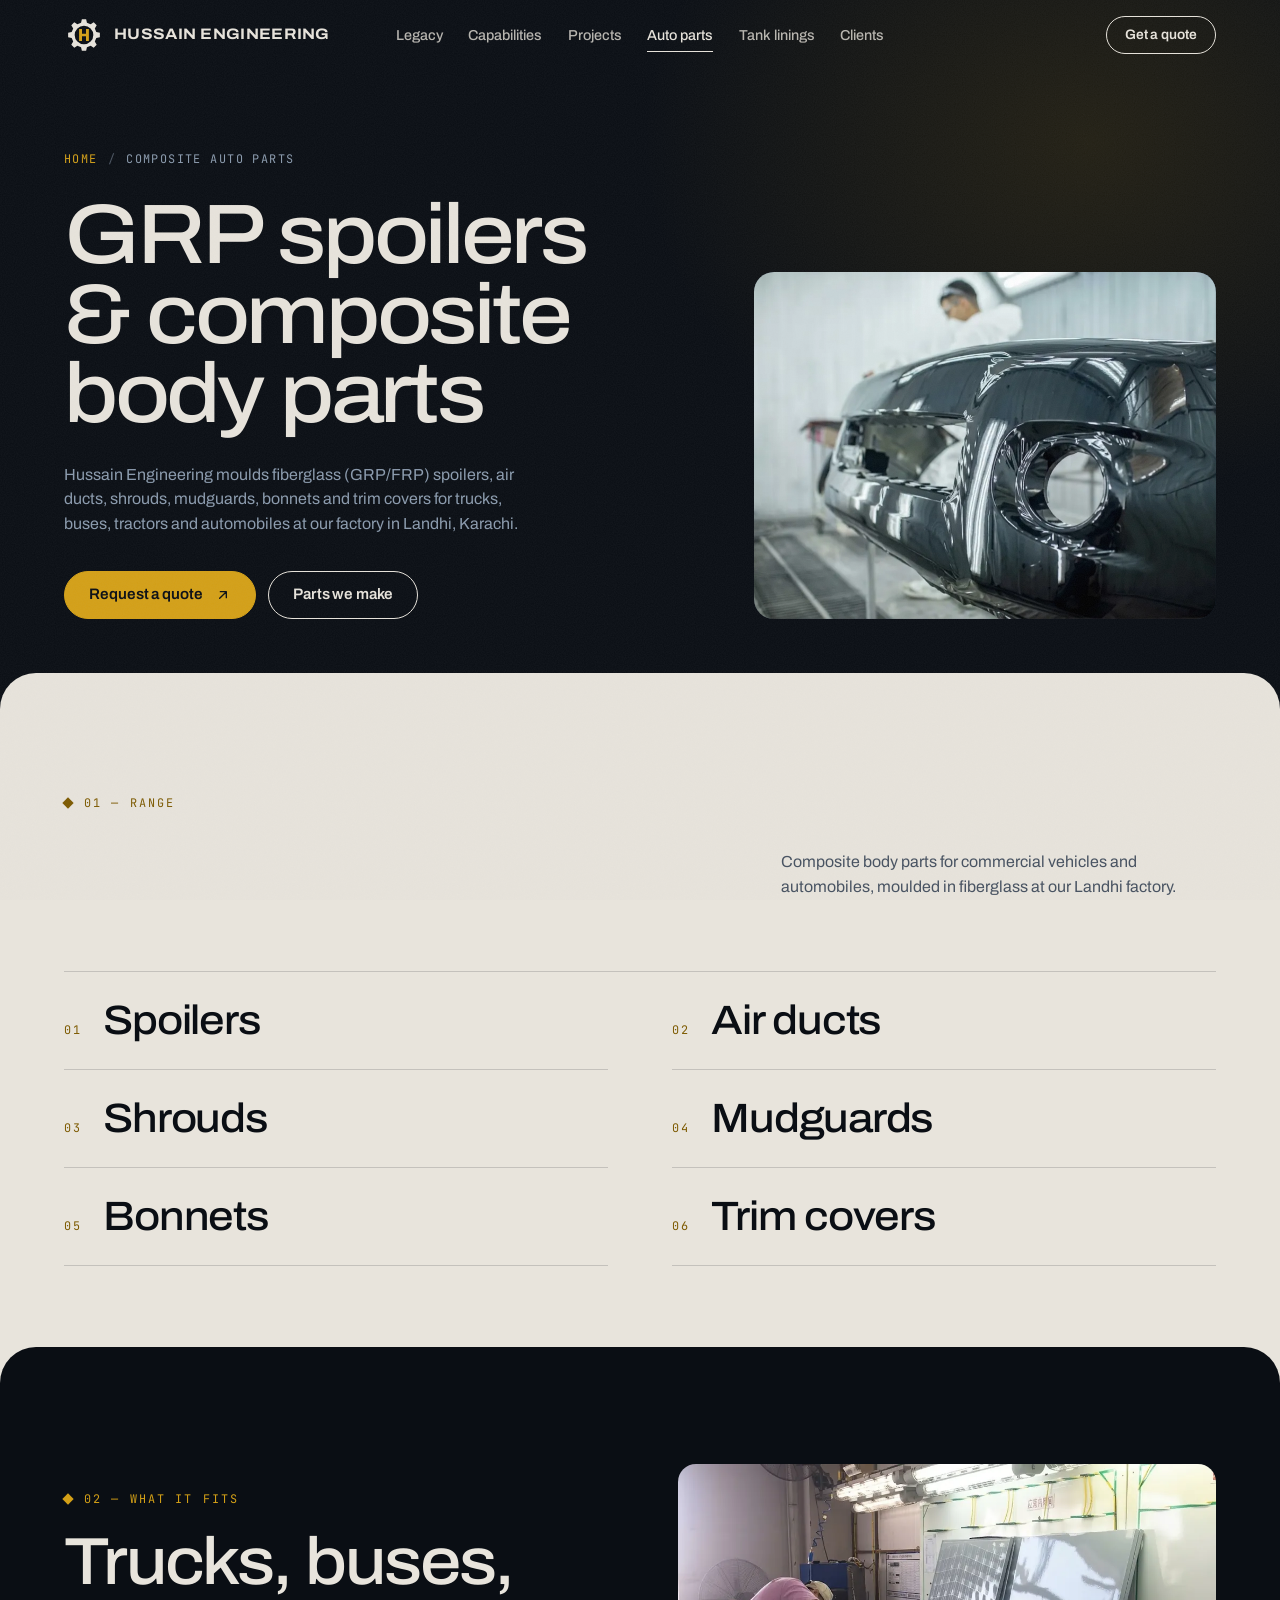
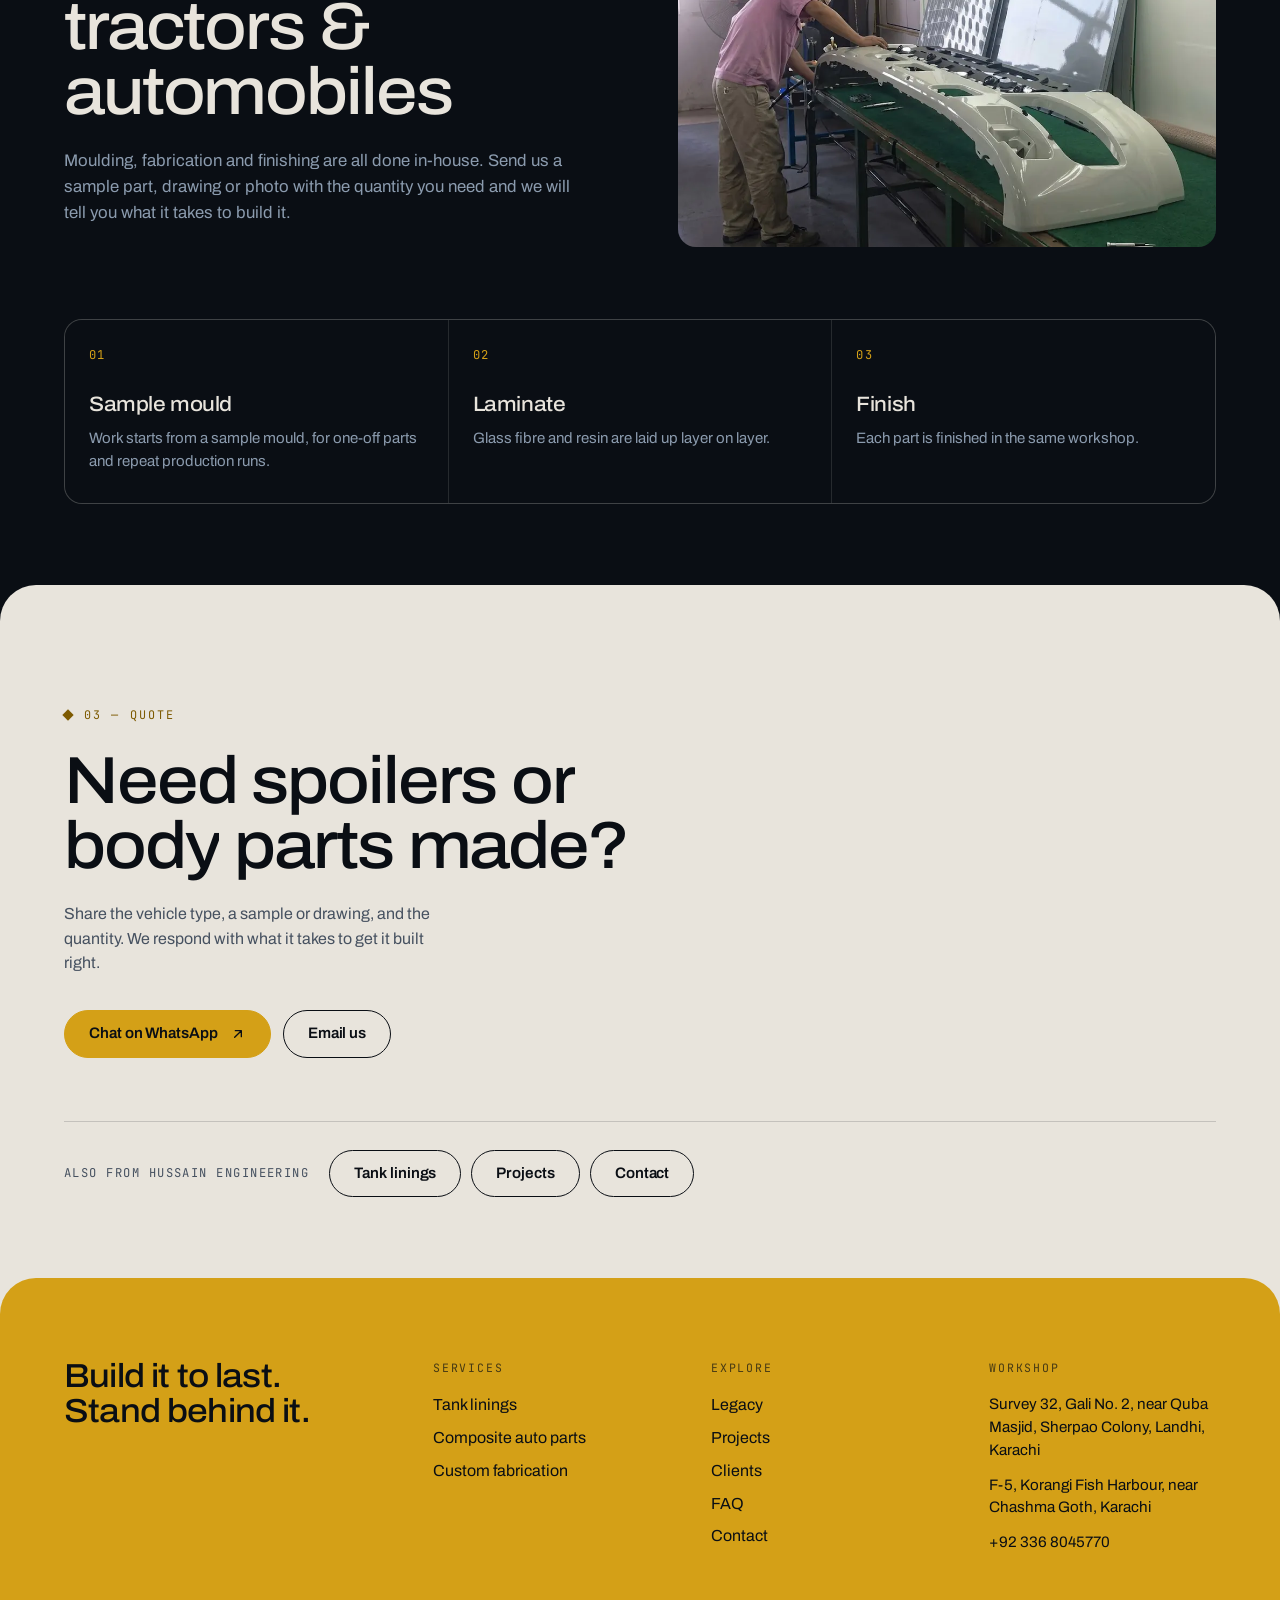
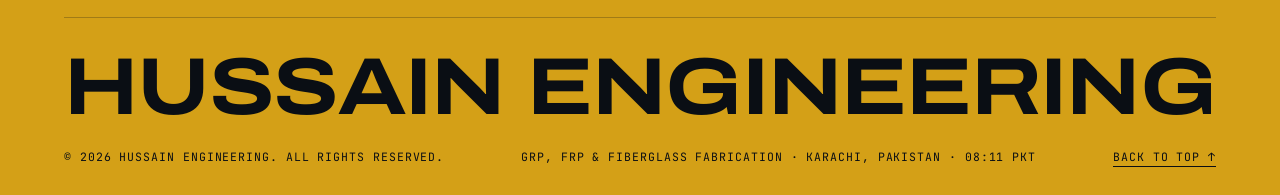
==== commit 5e6b7fd1: "fix(copy): drop installation references and phone numbers outside the footer WhatsApp replaces the p" ====
--- a/automotive-spoilers-body-parts.html
+++ b/automotive-spoilers-body-parts.html
@@ -118,8 +118,8 @@
     </ul>
   </nav>
   <div class="menu-foot">
-    <a href="tel:+923368045770">+92 336 8045770</a>
-    <a href="mailto:hussainengineering.sales@gmail.com">hussainengineering.sales@gmail.com</a>
+    <a href="https://wa.me/923368045770" target="_blank" rel="noopener">Chat on WhatsApp</a>
+    <a href="mailto:sales.hussainengineering@gmail.com">sales.hussainengineering@gmail.com</a>
     <span>Landhi &amp; Korangi, Karachi</span>
   </div>
 </div>
@@ -168,7 +168,7 @@
         <div>
           <p class="eyebrow">02 — What it fits</p>
           <h2 class="h-lg" data-split>Trucks, buses, tractors &amp; automobiles</h2>
-          <p class="rv">Moulding, fabrication, finishing and installation are all done in-house. Send us a sample part, drawing or photo with the quantity you need and we will tell you what it takes to build it.</p>
+          <p class="rv">Moulding, fabrication and finishing are all done in-house. Send us a sample part, drawing or photo with the quantity you need and we will tell you what it takes to build it.</p>
         </div>
         <div class="split-media rv" style="--i:1">
           <img src="/capabilities/custom-fabrication.webp" alt="Worker finishing a moulded composite panel on a fabrication bench" width="1000" height="712" loading="lazy" decoding="async">
@@ -180,7 +180,6 @@
         <li><span class="mono">01</span><strong>Sample mould</strong><span>Work starts from a sample mould, for one-off parts and repeat production runs.</span></li>
         <li><span class="mono">02</span><strong>Laminate</strong><span>Glass fibre and resin are laid up layer on layer.</span></li>
         <li><span class="mono">03</span><strong>Finish</strong><span>Each part is finished in the same workshop.</span></li>
-        <li><span class="mono">04</span><strong>Install</strong><span>Installation is handled by the same workshop.</span></li>
       </ol>
     </div>
   </section>
@@ -194,8 +193,7 @@
       <p class="lede rv">Share the vehicle type, a sample or drawing, and the quantity. We respond with what it takes to get it built right.</p>
       <div class="actions rv">
         <a class="btn magnet" href="https://wa.me/923368045770?text=Hello%2C%20I%20would%20like%20a%20quote%20for%20GRP%20spoilers%20%2F%20auto%20parts." target="_blank" rel="noopener">Chat on WhatsApp <svg viewBox="0 0 24 24" fill="none" stroke="currentColor" stroke-width="2" stroke-linecap="round" stroke-linejoin="round" aria-hidden="true"><path d="M7 17 17 7M8 7h9v9"/></svg></a>
-        <a class="btn ghost" href="tel:+923368045770">+92 336 8045770</a>
-        <a class="btn ghost" href="mailto:hussainengineering.sales@gmail.com">Email us</a>
+        <a class="btn ghost" href="mailto:sales.hussainengineering@gmail.com">Email us</a>
       </div>
       <nav class="related" aria-label="Related pages">
         <span class="mono">Also from Hussain Engineering</span>
--- a/site.css
+++ b/site.css
@@ -500,7 +500,7 @@
 .split p:not(.eyebrow){color:var(--mut);font-size:1.05rem;max-width:52ch;margin-top:22px;}
 .split-media{display:grid;gap:16px;}
 .split-media img{width:100%;height:auto;border-radius:18px;}
-.steps{display:grid;grid-template-columns:repeat(4,minmax(0,1fr));gap:1px;background:var(--line);border:1px solid var(--line);border-radius:18px;overflow:hidden;margin-top:clamp(48px,8vh,90px);}
+.steps{display:grid;grid-template-columns:repeat(3,minmax(0,1fr));gap:1px;background:var(--line);border:1px solid var(--line);border-radius:18px;overflow:hidden;margin-top:clamp(48px,8vh,90px);}
 .steps li{background:var(--bg);padding:26px 24px 30px;}
 .steps .mono{color:var(--acc);display:block;margin-bottom:28px;}
 .steps strong{display:block;font-weight:500;font-stretch:108%;font-size:1.3rem;letter-spacing:-.02em;line-height:1.15;}
@@ -513,7 +513,6 @@
 .related .mono{color:var(--mut);margin-right:10px;}
 @media(max-width:900px){
   .sub-hero .wrap,.split{grid-template-columns:1fr;}
-  .steps{grid-template-columns:1fr 1fr;}
 }
 @media(max-width:560px){.parts{grid-template-columns:1fr;}.steps{grid-template-columns:1fr;}}
 
